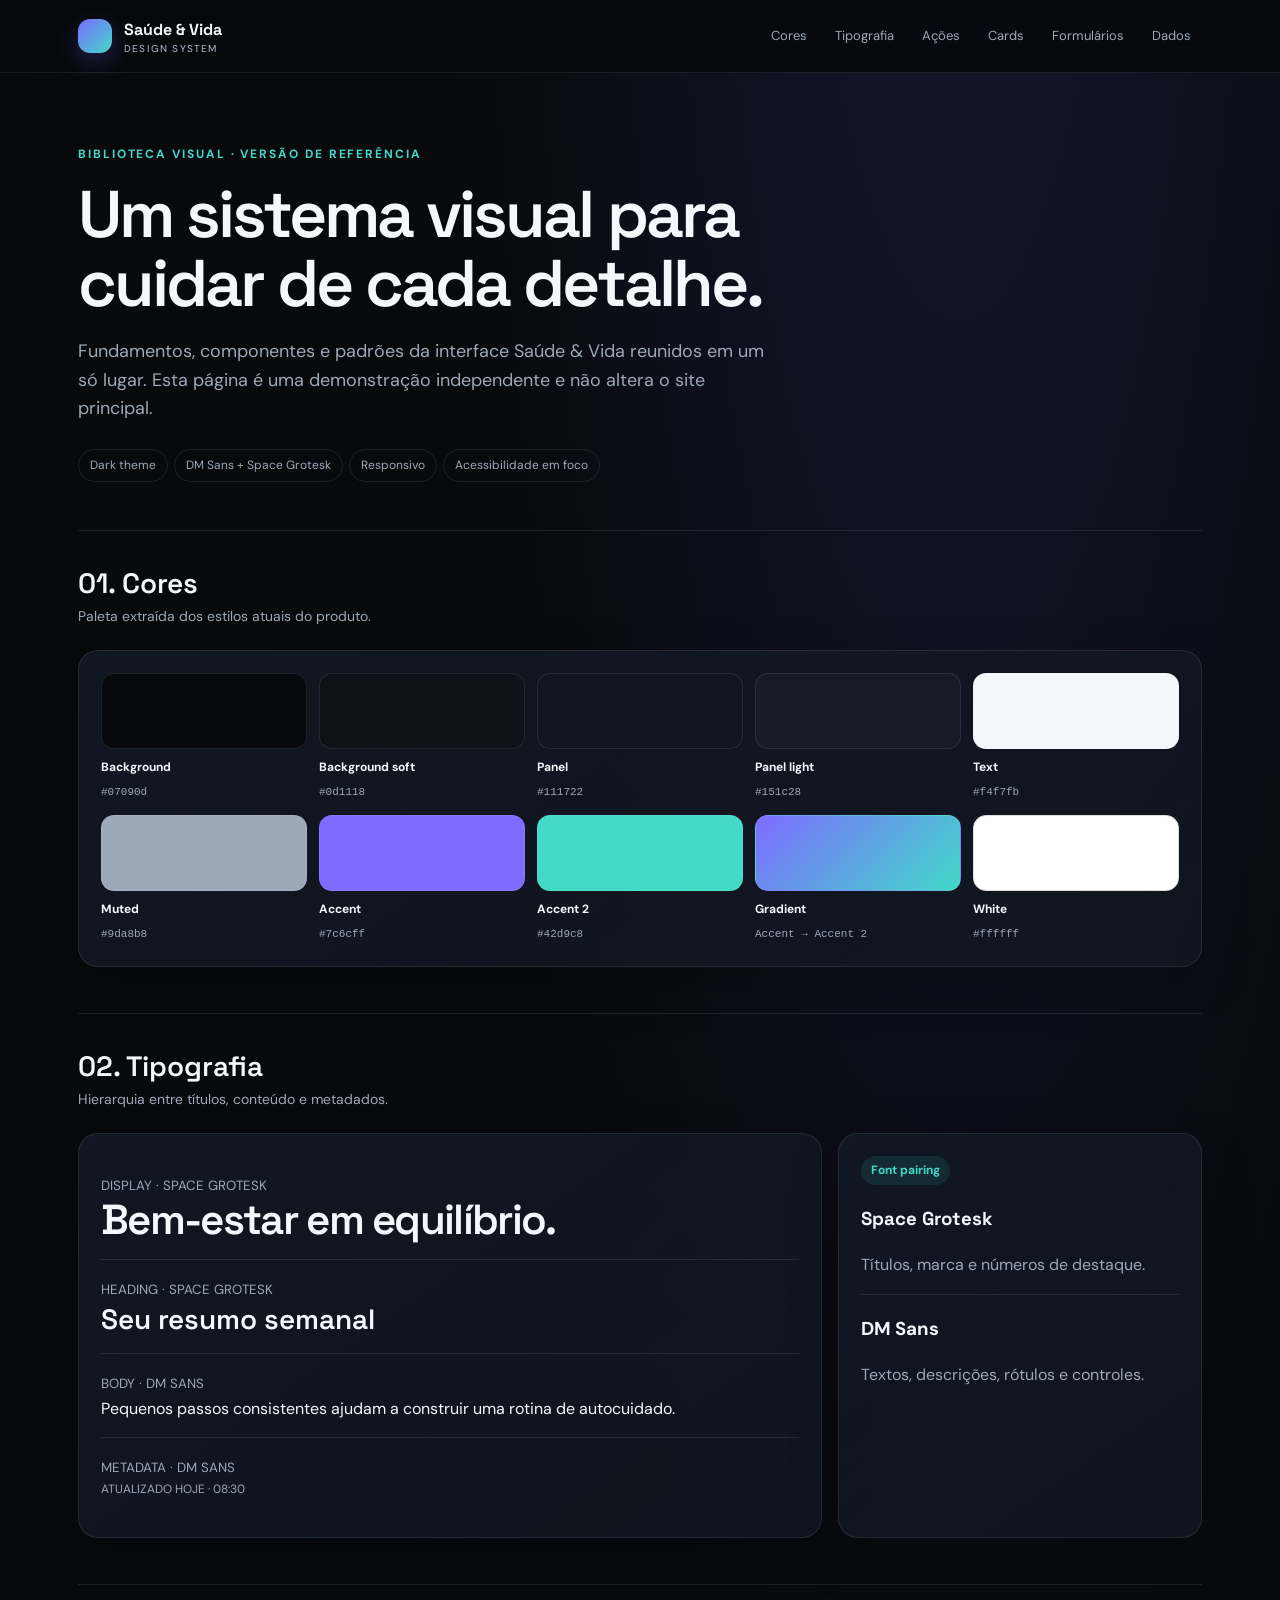
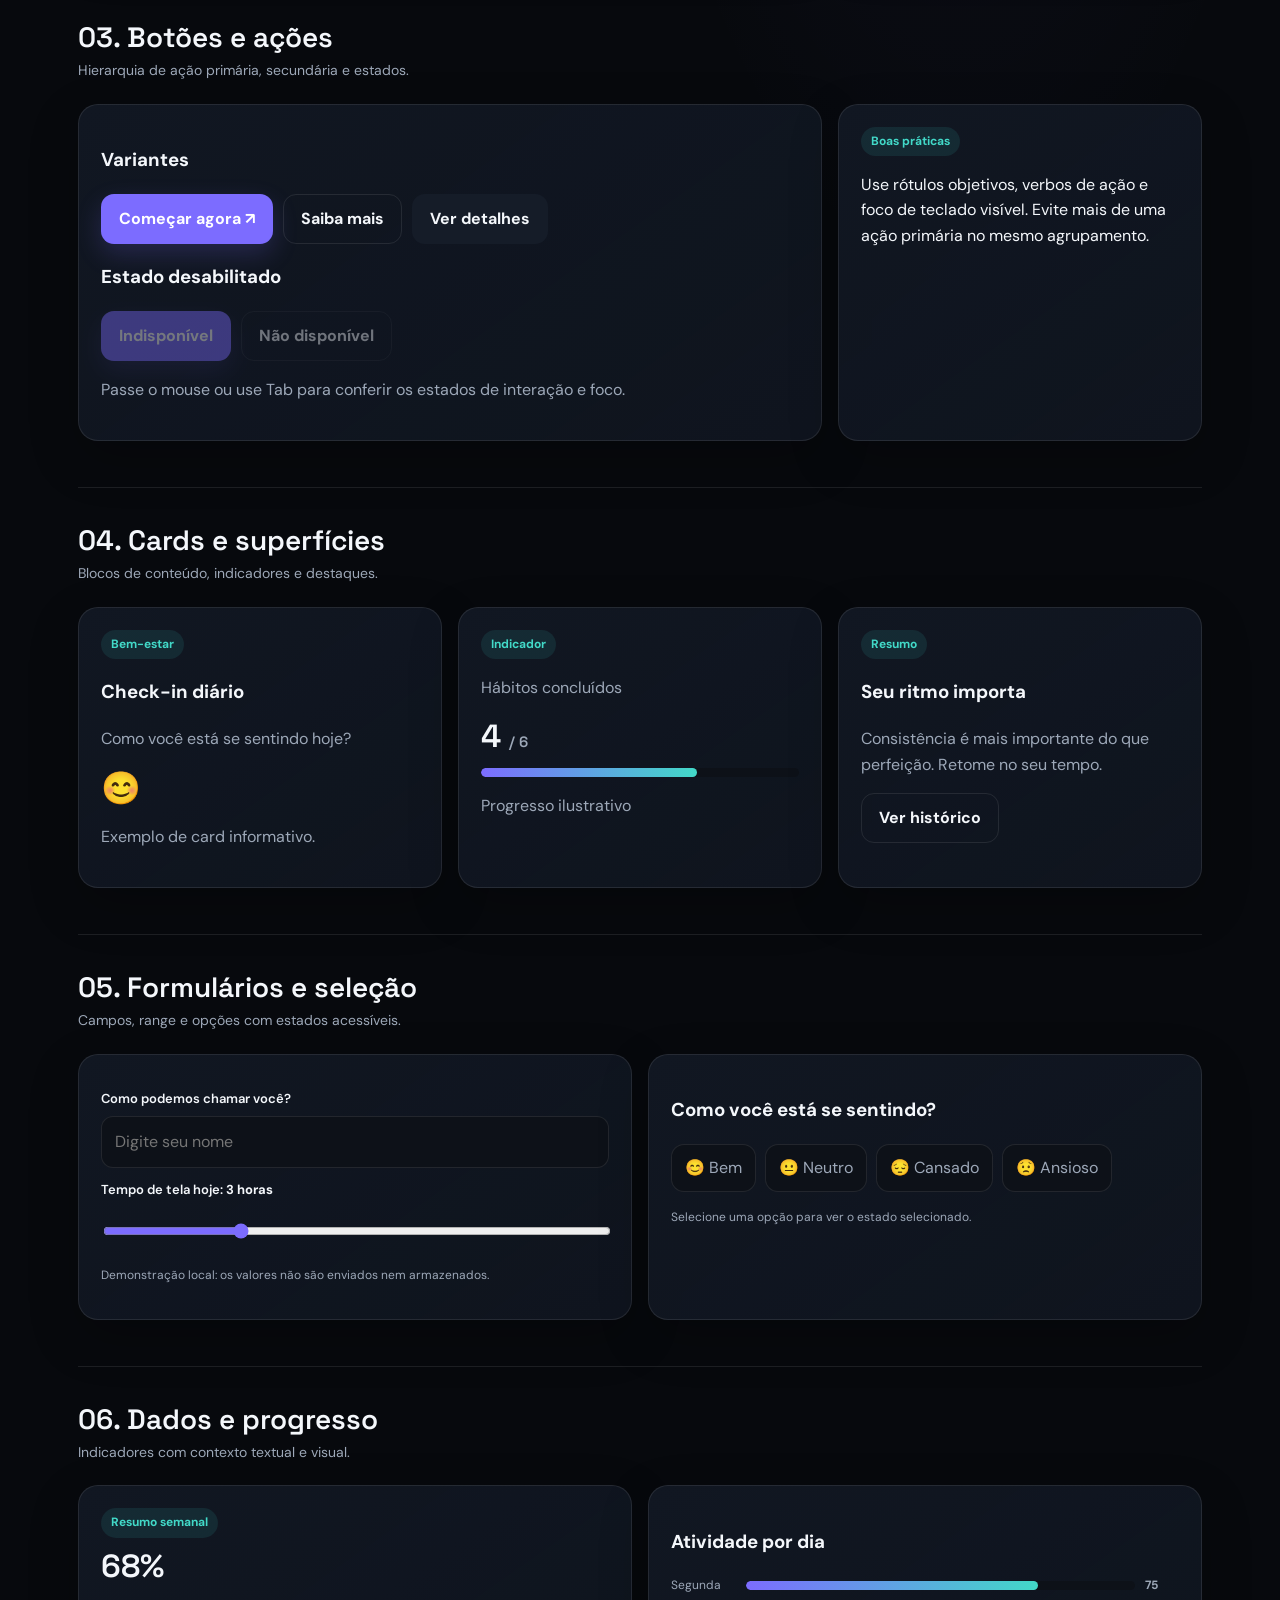
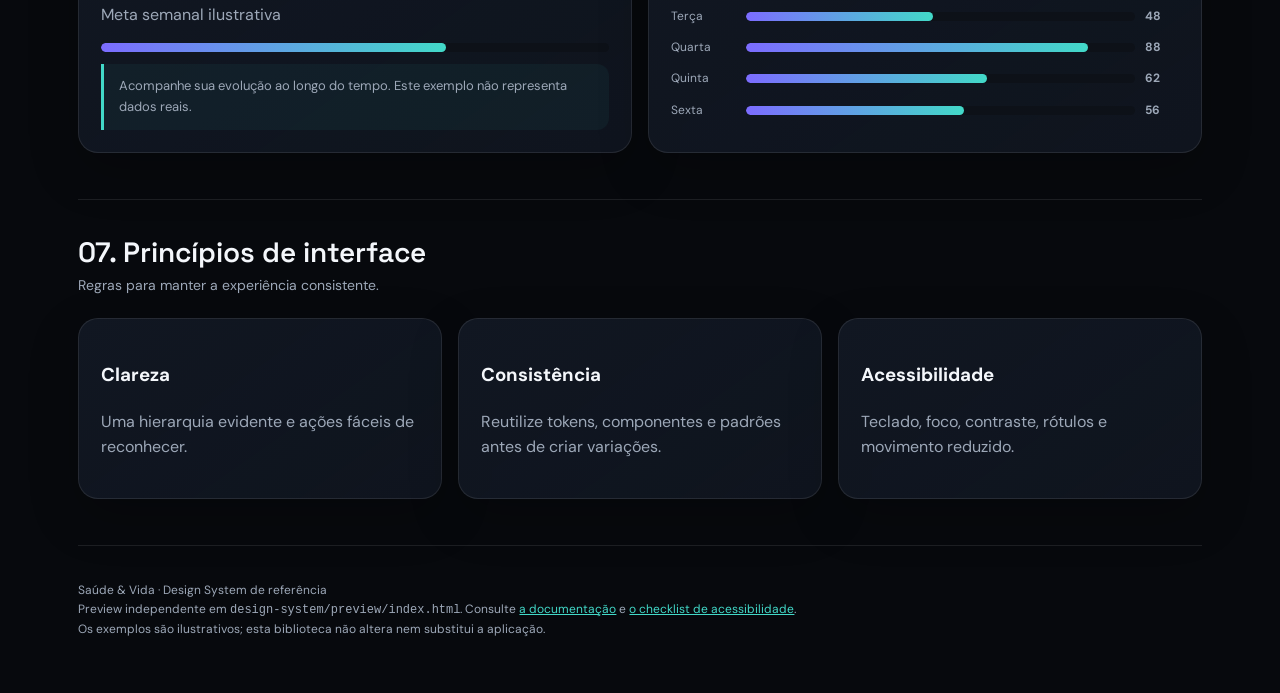
==== design-system/preview/index.html @ 2928b80d "feat(design-system): add standalone interactive visual preview" ====
<!doctype html>
<html lang="pt-BR">
<head>
<meta charset="utf-8">
<meta name="viewport" content="width=device-width, initial-scale=1">
<meta name="theme-color" content="#07090d">
<title>Saúde & Vida — Design System</title>
<style>
@import url('https://fonts.googleapis.com/css2?family=DM+Sans:wght@400;500;600;700&family=Space+Grotesk:wght@400;500;600;700&display=swap');
:root{--bg:#07090d;--bg-soft:#0d1118;--panel:#111722;--panel-light:#151c28;--text:#f4f7fb;--muted:#9da8b8;--white:#fff;--accent:#7c6cff;--accent2:#42d9c8;--line:rgba(255,255,255,.09);--radius:20px;--shadow:0 18px 50px rgba(0,0,0,.22);--body:'DM Sans',sans-serif;--heading:'Space Grotesk',sans-serif}
*{box-sizing:border-box}html{scroll-behavior:smooth;scroll-padding-top:90px}body{margin:0;background:radial-gradient(ellipse at 75% -10%,rgba(124,108,255,.14),transparent 38%),var(--bg);color:var(--text);font-family:var(--body);line-height:1.6}a{color:inherit;text-decoration:none}button,input{font:inherit}.shell{max-width:1180px;margin:auto;padding:0 28px}.topbar{position:sticky;top:0;z-index:5;background:rgba(7,9,13,.88);backdrop-filter:blur(18px);border-bottom:1px solid var(--line)}.topinner{height:72px;display:flex;align-items:center;justify-content:space-between;gap:20px}.brand{display:flex;align-items:center;gap:12px;font-family:var(--heading);font-weight:700}.mark{width:34px;height:34px;border-radius:12px;background:linear-gradient(135deg,var(--accent),var(--accent2));box-shadow:0 8px 24px #7c6cff44}.brand small{display:block;font:500 10px var(--body);color:var(--muted);letter-spacing:.12em;text-transform:uppercase}.nav{display:flex;gap:6px;flex-wrap:wrap}.nav a{font-size:13px;color:var(--muted);padding:8px 11px;border-radius:99px}.nav a:hover,.nav a:focus-visible{background:var(--panel-light);color:var(--text);outline:1px solid var(--line)}.hero{padding:72px 0 48px;max-width:850px}.eyebrow{color:var(--accent2);font-size:12px;font-weight:700;letter-spacing:.16em;text-transform:uppercase}.hero h1{font:600 clamp(38px,6vw,66px)/1.05 var(--heading);letter-spacing:-.045em;margin:16px 0}.hero p{color:var(--muted);font-size:18px;max-width:700px}.pill{display:inline-flex;border:1px solid var(--line);border-radius:99px;padding:6px 11px;color:var(--muted);font-size:12px;margin:8px 6px 0 0}.section{padding:34px 0 46px;border-top:1px solid var(--line)}.sectionhead{display:flex;align-items:end;justify-content:space-between;gap:18px;margin-bottom:22px}.section h2{font:600 28px var(--heading);margin:0}.sectionhead p{margin:4px 0 0;color:var(--muted);font-size:14px}.grid{display:grid;grid-template-columns:repeat(12,1fr);gap:16px}.panel{background:linear-gradient(145deg,var(--panel),rgba(17,23,34,.82));border:1px solid var(--line);border-radius:var(--radius);padding:22px;box-shadow:var(--shadow)}.span-12{grid-column:span 12}.span-8{grid-column:span 8}.span-6{grid-column:span 6}.span-4{grid-column:span 4}.span-3{grid-column:span 3}.muted{color:var(--muted)}.swatches{display:grid;grid-template-columns:repeat(5,1fr);gap:12px}.swatch{min-width:0}.swatchcolor{height:76px;border-radius:13px;border:1px solid var(--line);margin-bottom:9px}.swatch b{display:block;font-size:12px}.swatch code{color:var(--muted);font-size:11px}.type-sample{padding:16px 0;border-bottom:1px solid var(--line)}.type-sample:last-child{border:0}.type-sample small{color:var(--muted)}.display{font:600 42px/1.08 var(--heading);letter-spacing:-.04em}.h2sample{font:600 28px var(--heading)}.bodycopy{font-size:16px}.button{display:inline-flex;align-items:center;justify-content:center;gap:8px;border:1px solid transparent;border-radius:13px;padding:11px 17px;font-weight:700;cursor:pointer;transition:transform .18s,filter .18s,background .18s}.button:hover{transform:translateY(-2px);filter:brightness(1.08)}.button:focus-visible,input:focus-visible{outline:3px solid var(--accent2);outline-offset:3px}.primary{background:var(--accent);color:white;box-shadow:0 10px 26px #7c6cff33}.secondary{background:transparent;border-color:var(--line);color:var(--text)}.soft{background:var(--panel-light);color:var(--text)}.button:disabled{opacity:.42;cursor:not-allowed;transform:none}.buttonrow{display:flex;gap:10px;flex-wrap:wrap;margin:14px 0}.tag{display:inline-flex;padding:5px 10px;border-radius:99px;background:#42d9c81a;color:var(--accent2);font-size:12px;font-weight:700}.metric{font:600 32px var(--heading);margin:8px 0 0}.field{display:grid;gap:7px;margin:12px 0}.field label{font-size:13px;font-weight:600}.field input{width:100%;background:var(--bg-soft);border:1px solid var(--line);border-radius:12px;color:var(--text);padding:12px 13px}.range{width:100%;accent-color:var(--accent)}.barlist{display:grid;gap:12px}.barrow{display:grid;grid-template-columns:65px 1fr 34px;gap:10px;align-items:center;font-size:12px;color:var(--muted)}.track{height:9px;border-radius:99px;background:var(--bg-soft);overflow:hidden}.fill{height:100%;border-radius:99px;background:linear-gradient(90deg,var(--accent),var(--accent2))}.progress{height:9px;background:var(--bg-soft);border-radius:99px;overflow:hidden;margin:12px 0}.progress>span{display:block;width:68%;height:100%;background:linear-gradient(90deg,var(--accent),var(--accent2));border-radius:99px}.choice{display:flex;gap:9px;flex-wrap:wrap}.choice button{border:1px solid var(--line);background:var(--bg-soft);color:var(--muted);border-radius:13px;padding:10px 13px;cursor:pointer}.choice button[aria-pressed=true]{border-color:var(--accent);background:#7c6cff22;color:var(--text);box-shadow:inset 0 0 0 1px var(--accent)}.note{border-left:3px solid var(--accent2);padding:12px 15px;background:#42d9c80c;border-radius:0 12px 12px 0;color:var(--muted);font-size:13px}.footer{padding:35px 0 55px;color:var(--muted);font-size:12px;border-top:1px solid var(--line)}.footer a{color:var(--accent2);text-decoration:underline}
@media(max-width:850px){.span-8,.span-6,.span-4{grid-column:span 6}.span-3{grid-column:span 6}.swatches{grid-template-columns:repeat(3,1fr)}.nav{display:none}.hero{padding-top:48px}}
@media(max-width:520px){.shell{padding:0 17px}.span-8,.span-6,.span-4,.span-3{grid-column:span 12}.swatches{grid-template-columns:repeat(2,1fr)}.sectionhead{display:block}.display{font-size:34px}.panel{padding:18px}}
@media(prefers-reduced-motion:reduce){*,*::before,*::after{scroll-behavior:auto!important;transition:none!important;animation:none!important}}
</style>
</head>
<body>
<header class="topbar"><div class="shell topinner"><a class="brand" href="#inicio"><span class="mark" aria-hidden="true"></span><span>Saúde & Vida<small>Design System</small></span></a><nav class="nav" aria-label="Navegação do catálogo"><a href="#cores">Cores</a><a href="#tipo">Tipografia</a><a href="#acoes">Ações</a><a href="#superficies">Cards</a><a href="#formularios">Formulários</a><a href="#dados">Dados</a></nav></div></header>
<main class="shell">
<section class="hero" id="inicio"><div class="eyebrow">Biblioteca visual · versão de referência</div><h1>Um sistema visual para cuidar de cada detalhe.</h1><p>Fundamentos, componentes e padrões da interface Saúde & Vida reunidos em um só lugar. Esta página é uma demonstração independente e não altera o site principal.</p><span class="pill">Dark theme</span><span class="pill">DM Sans + Space Grotesk</span><span class="pill">Responsivo</span><span class="pill">Acessibilidade em foco</span></section>
<section class="section" id="cores"><div class="sectionhead"><div><h2>01. Cores</h2><p>Paleta extraída dos estilos atuais do produto.</p></div></div><div class="panel"><div class="swatches">
<div class="swatch"><div class="swatchcolor" style="background:#07090d"></div><b>Background</b><code>#07090d</code></div>
<div class="swatch"><div class="swatchcolor" style="background:#0d1118"></div><b>Background soft</b><code>#0d1118</code></div>
<div class="swatch"><div class="swatchcolor" style="background:#111722"></div><b>Panel</b><code>#111722</code></div>
<div class="swatch"><div class="swatchcolor" style="background:#151c28"></div><b>Panel light</b><code>#151c28</code></div>
<div class="swatch"><div class="swatchcolor" style="background:#f4f7fb"></div><b>Text</b><code>#f4f7fb</code></div>
<div class="swatch"><div class="swatchcolor" style="background:#9da8b8"></div><b>Muted</b><code>#9da8b8</code></div>
<div class="swatch"><div class="swatchcolor" style="background:#7c6cff"></div><b>Accent</b><code>#7c6cff</code></div>
<div class="swatch"><div class="swatchcolor" style="background:#42d9c8"></div><b>Accent 2</b><code>#42d9c8</code></div>
<div class="swatch"><div class="swatchcolor" style="background:linear-gradient(135deg,#7c6cff,#42d9c8)"></div><b>Gradient</b><code>Accent → Accent 2</code></div>
<div class="swatch"><div class="swatchcolor" style="background:#fff;border-color:#ddd"></div><b>White</b><code>#ffffff</code></div>
</div></div></section>
<section class="section" id="tipo"><div class="sectionhead"><div><h2>02. Tipografia</h2><p>Hierarquia entre títulos, conteúdo e metadados.</p></div></div><div class="grid"><div class="panel span-8"><div class="type-sample"><small>DISPLAY · SPACE GROTESK</small><div class="display">Bem-estar em equilíbrio.</div></div><div class="type-sample"><small>HEADING · SPACE GROTESK</small><div class="h2sample">Seu resumo semanal</div></div><div class="type-sample"><small>BODY · DM SANS</small><div class="bodycopy">Pequenos passos consistentes ajudam a construir uma rotina de autocuidado.</div></div><div class="type-sample"><small>METADATA · DM SANS</small><div class="muted" style="font-size:12px">ATUALIZADO HOJE · 08:30</div></div></div><div class="panel span-4"><span class="tag">Font pairing</span><h3 style="font-family:var(--heading)">Space Grotesk</h3><p class="muted">Títulos, marca e números de destaque.</p><hr style="border:0;border-top:1px solid var(--line)"><h3>DM Sans</h3><p class="muted">Textos, descrições, rótulos e controles.</p></div></div></section>
<section class="section" id="acoes"><div class="sectionhead"><div><h2>03. Botões e ações</h2><p>Hierarquia de ação primária, secundária e estados.</p></div></div><div class="grid"><div class="panel span-8"><h3>Variantes</h3><div class="buttonrow"><button class="button primary" type="button">Começar agora ↗</button><button class="button secondary" type="button">Saiba mais</button><button class="button soft" type="button">Ver detalhes</button></div><h3>Estado desabilitado</h3><div class="buttonrow"><button class="button primary" type="button" disabled>Indisponível</button><button class="button secondary" type="button" disabled>Não disponível</button></div><p class="muted">Passe o mouse ou use Tab para conferir os estados de interação e foco.</p></div><div class="panel span-4"><span class="tag">Boas práticas</span><p>Use rótulos objetivos, verbos de ação e foco de teclado visível. Evite mais de uma ação primária no mesmo agrupamento.</p></div></div></section>
<section class="section" id="superficies"><div class="sectionhead"><div><h2>04. Cards e superfícies</h2><p>Blocos de conteúdo, indicadores e destaques.</p></div></div><div class="grid"><article class="panel span-4"><span class="tag">Bem-estar</span><h3>Check-in diário</h3><p class="muted">Como você está se sentindo hoje?</p><div class="metric">😊</div><p class="muted">Exemplo de card informativo.</p></article><article class="panel span-4"><span class="tag">Indicador</span><p class="muted">Hábitos concluídos</p><div class="metric">4 <small style="font-size:15px;color:var(--muted)">/ 6</small></div><div class="progress"><span></span></div><p class="muted">Progresso ilustrativo</p></article><article class="panel span-4"><span class="tag">Resumo</span><h3>Seu ritmo importa</h3><p class="muted">Consistência é mais importante do que perfeição. Retome no seu tempo.</p><button class="button secondary" type="button">Ver histórico</button></article></div></section>
<section class="section" id="formularios"><div class="sectionhead"><div><h2>05. Formulários e seleção</h2><p>Campos, range e opções com estados acessíveis.</p></div></div><div class="grid"><div class="panel span-6"><div class="field"><label for="demo-name">Como podemos chamar você?</label><input id="demo-name" type="text" placeholder="Digite seu nome"></div><div class="field"><label for="demo-range">Tempo de tela hoje: <strong id="range-value">3 horas</strong></label><input class="range" id="demo-range" type="range" min="0" max="12" value="3"></div><p class="muted" style="font-size:12px">Demonstração local: os valores não são enviados nem armazenados.</p></div><div class="panel span-6"><h3>Como você está se sentindo?</h3><div class="choice" role="group" aria-label="Escolha de humor"><button type="button" aria-pressed="false">😊 Bem</button><button type="button" aria-pressed="false">😐 Neutro</button><button type="button" aria-pressed="false">😔 Cansado</button><button type="button" aria-pressed="false">😟 Ansioso</button></div><p class="muted" style="font-size:12px;margin-top:16px">Selecione uma opção para ver o estado selecionado.</p></div></div></section>
<section class="section" id="dados"><div class="sectionhead"><div><h2>06. Dados e progresso</h2><p>Indicadores com contexto textual e visual.</p></div></div><div class="grid"><div class="panel span-6"><span class="tag">Resumo semanal</span><div class="metric">68%</div><p class="muted">Meta semanal ilustrativa</p><div class="progress"><span></span></div><div class="note">Acompanhe sua evolução ao longo do tempo. Este exemplo não representa dados reais.</div></div><div class="panel span-6"><h3>Atividade por dia</h3><div class="barlist"><div class="barrow"><span>Segunda</span><div class="track"><div class="fill" style="width:75%"></div></div><b>75</b></div><div class="barrow"><span>Terça</span><div class="track"><div class="fill" style="width:48%"></div></div><b>48</b></div><div class="barrow"><span>Quarta</span><div class="track"><div class="fill" style="width:88%"></div></div><b>88</b></div><div class="barrow"><span>Quinta</span><div class="track"><div class="fill" style="width:62%"></div></div><b>62</b></div><div class="barrow"><span>Sexta</span><div class="track"><div class="fill" style="width:56%"></div></div><b>56</b></div></div></div></div></section>
<section class="section"><div class="sectionhead"><div><h2>07. Princípios de interface</h2><p>Regras para manter a experiência consistente.</p></div></div><div class="grid"><div class="panel span-4"><h3>Clareza</h3><p class="muted">Uma hierarquia evidente e ações fáceis de reconhecer.</p></div><div class="panel span-4"><h3>Consistência</h3><p class="muted">Reutilize tokens, componentes e padrões antes de criar variações.</p></div><div class="panel span-4"><h3>Acessibilidade</h3><p class="muted">Teclado, foco, contraste, rótulos e movimento reduzido.</p></div></div></section>
<footer class="footer">Saúde & Vida · Design System de referência<br>Preview independente em <code>design-system/preview/index.html</code>. Consulte <a href="../README.md">a documentação</a> e <a href="../accessibility/guidelines.md">o checklist de acessibilidade</a>.<br>Os exemplos são ilustrativos; esta biblioteca não altera nem substitui a aplicação.</footer>
</main>
<script>
const range=document.getElementById('demo-range');const output=document.getElementById('range-value');range.addEventListener('input',()=>{output.textContent=range.value+' '+(range.value==='1'?'hora':'horas')});
document.querySelectorAll('.choice button').forEach(button=>button.addEventListener('click',()=>{document.querySelectorAll('.choice button').forEach(item=>item.setAttribute('aria-pressed','false'));button.setAttribute('aria-pressed','true')}));
</script>
</body>
</html>
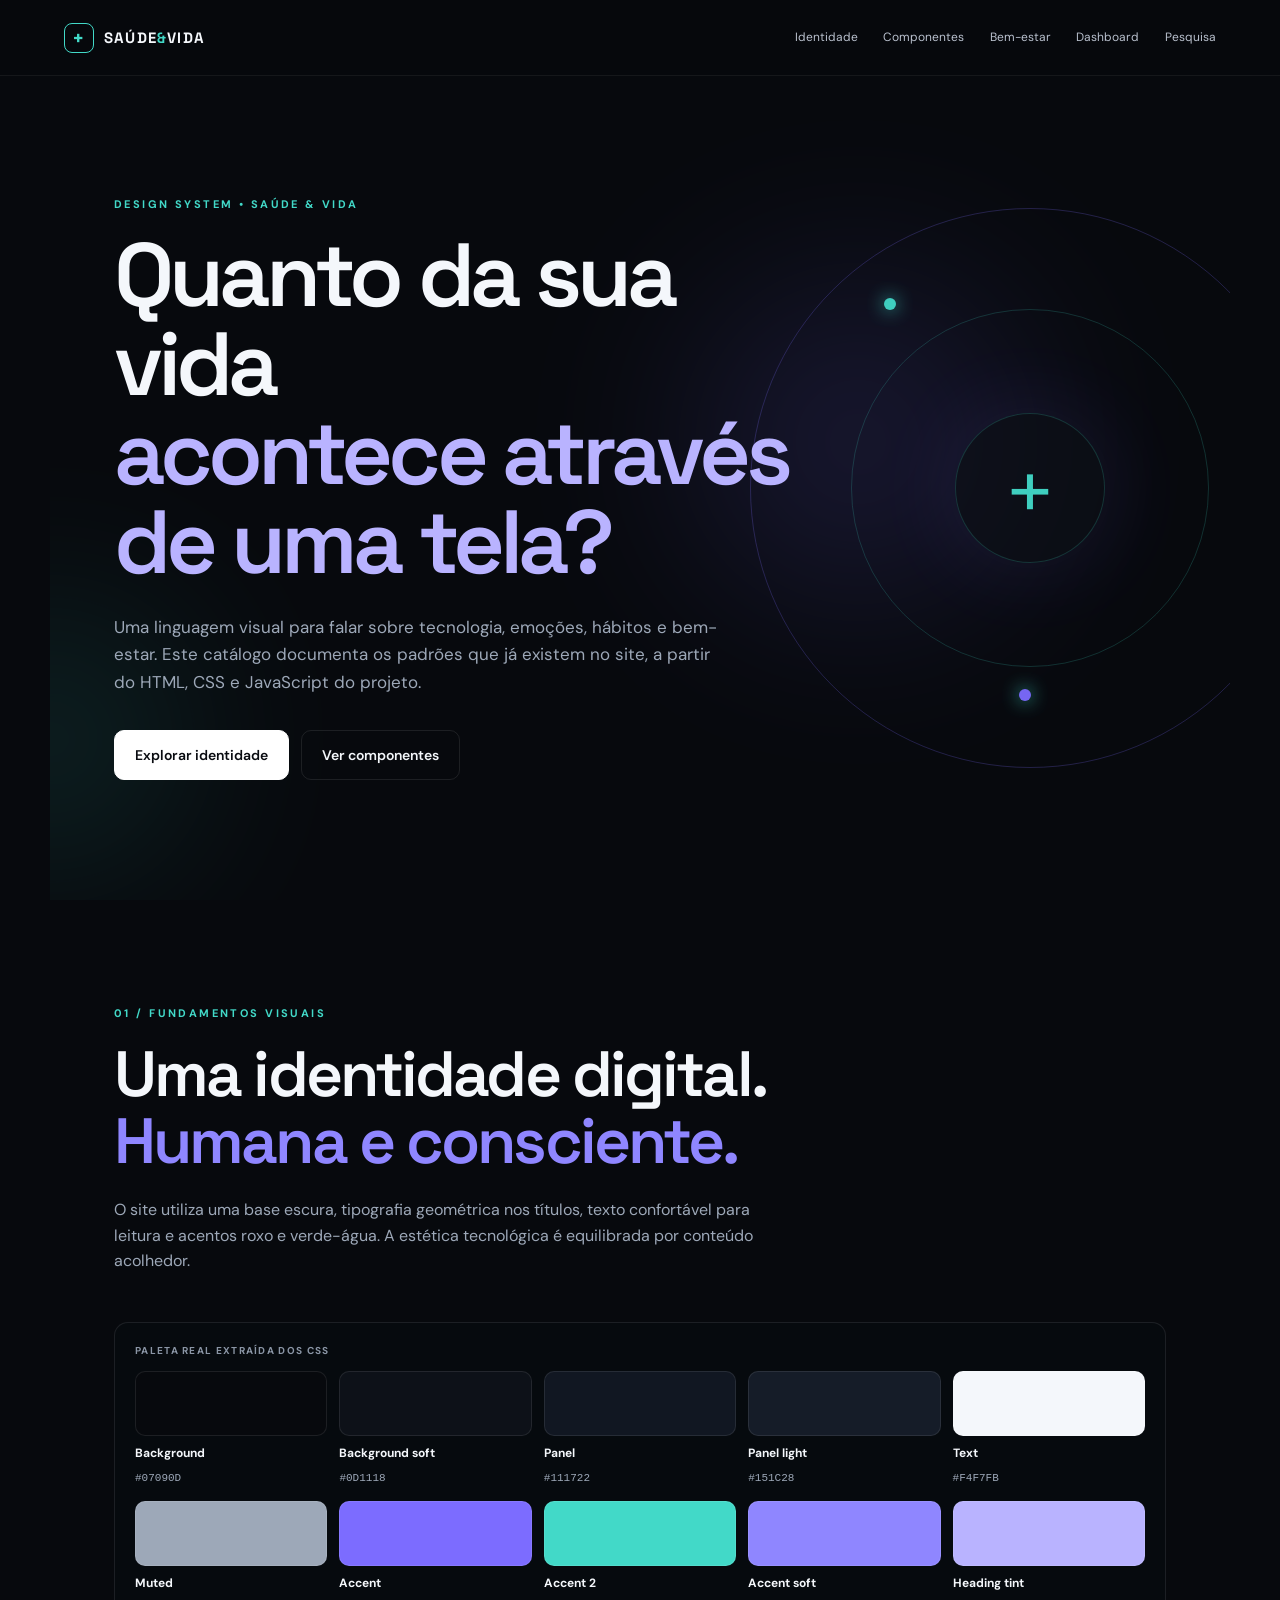
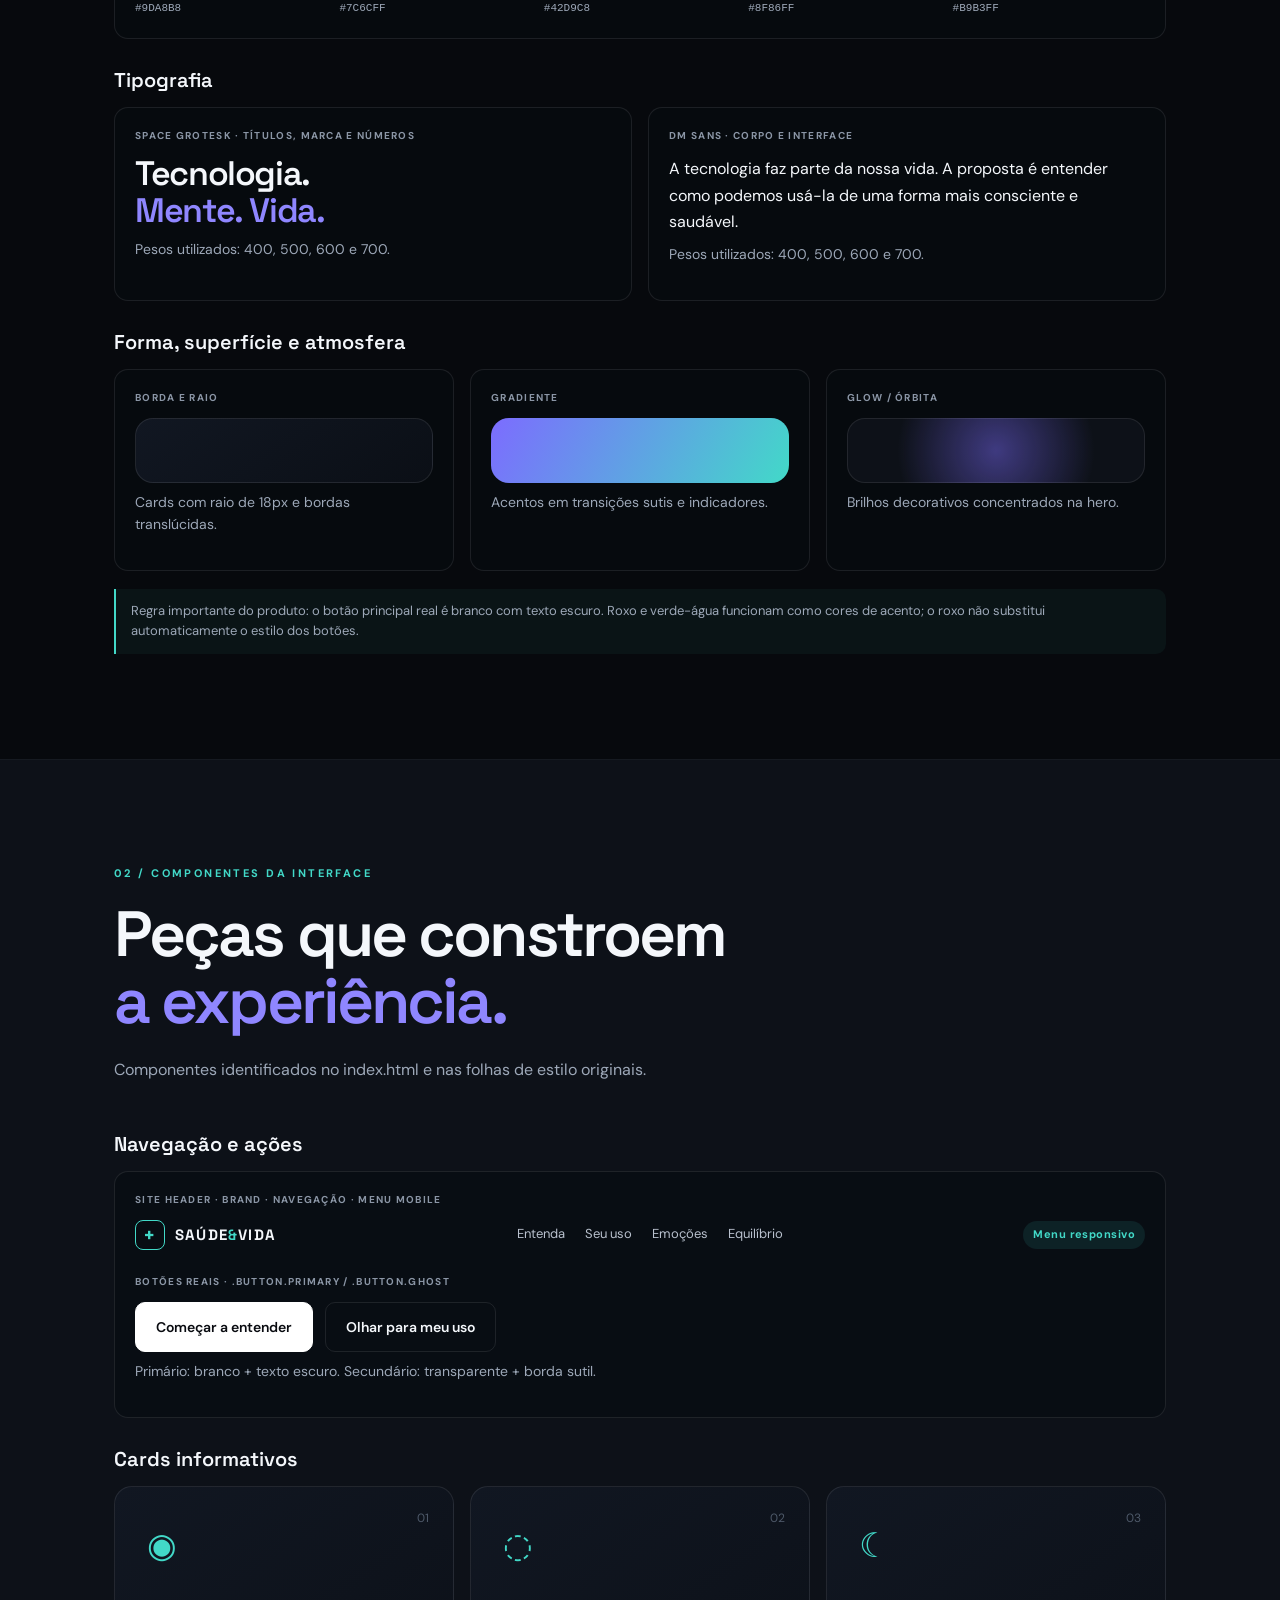
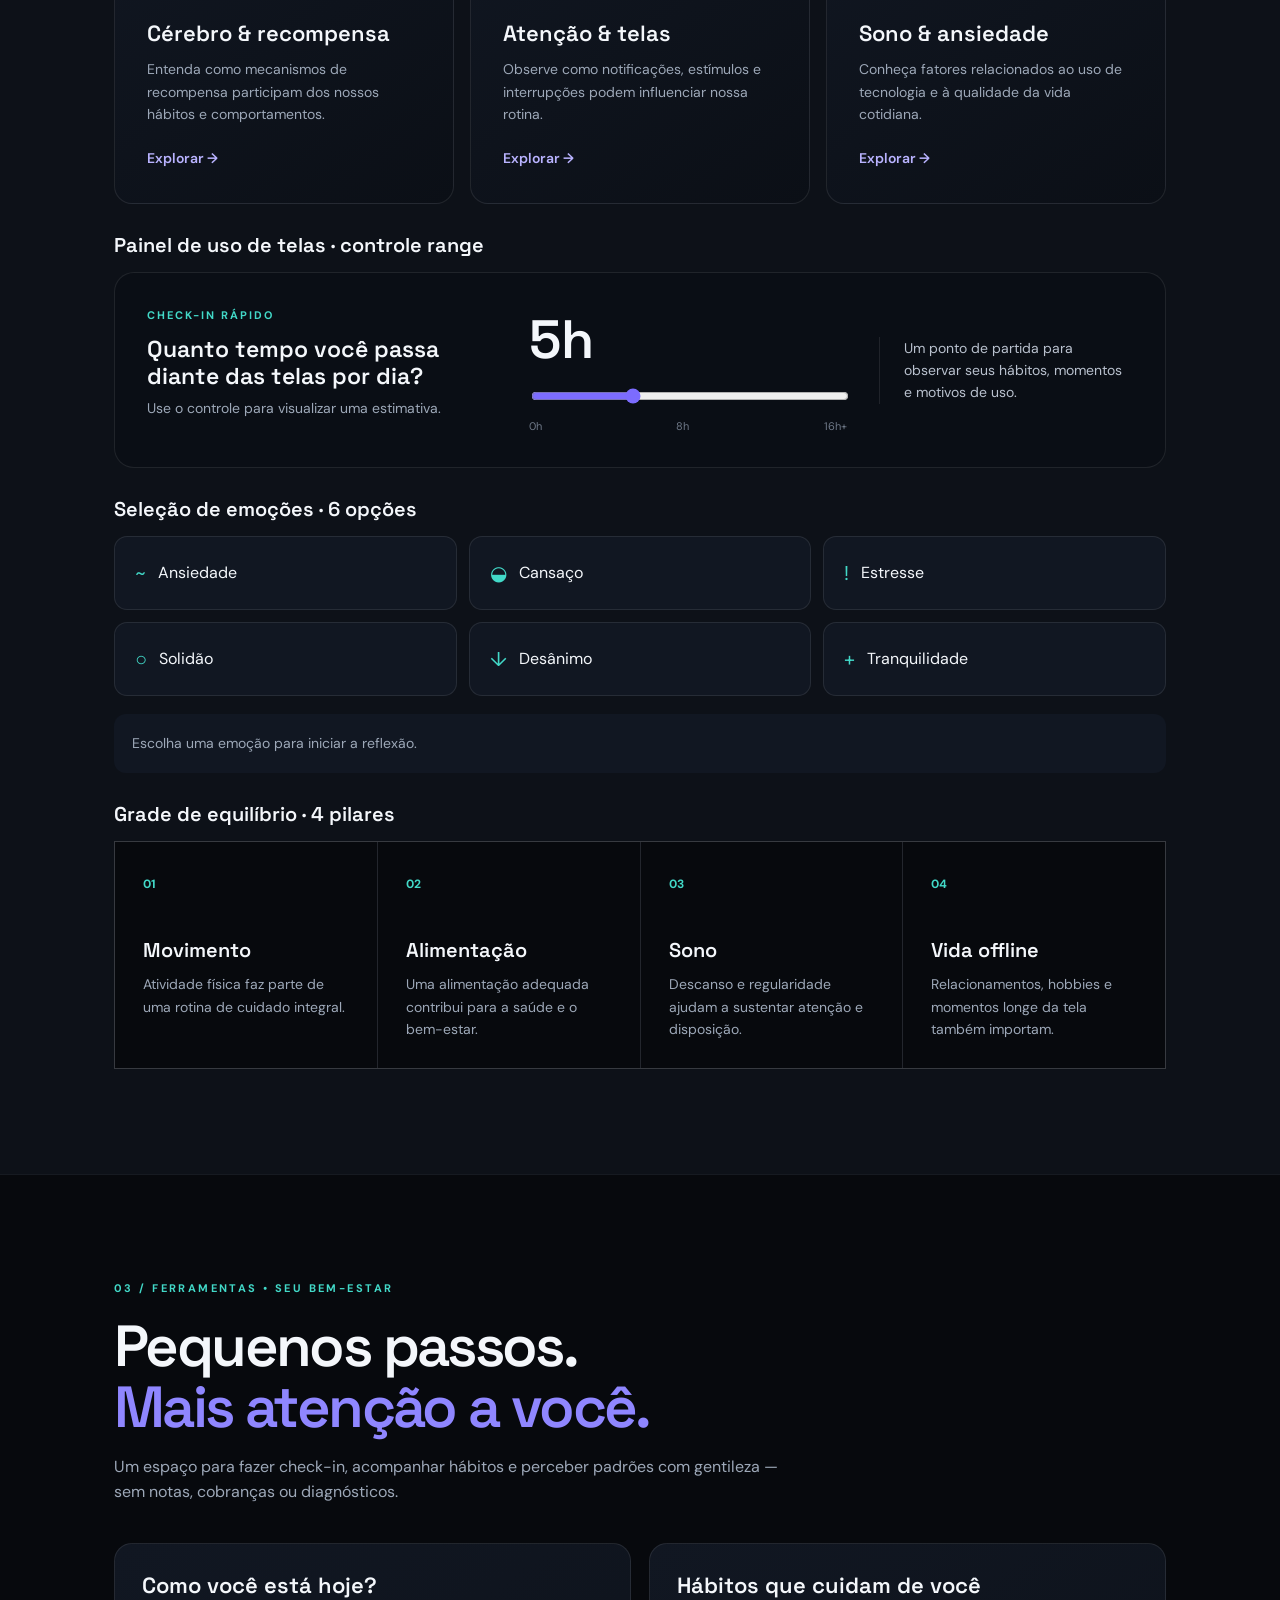
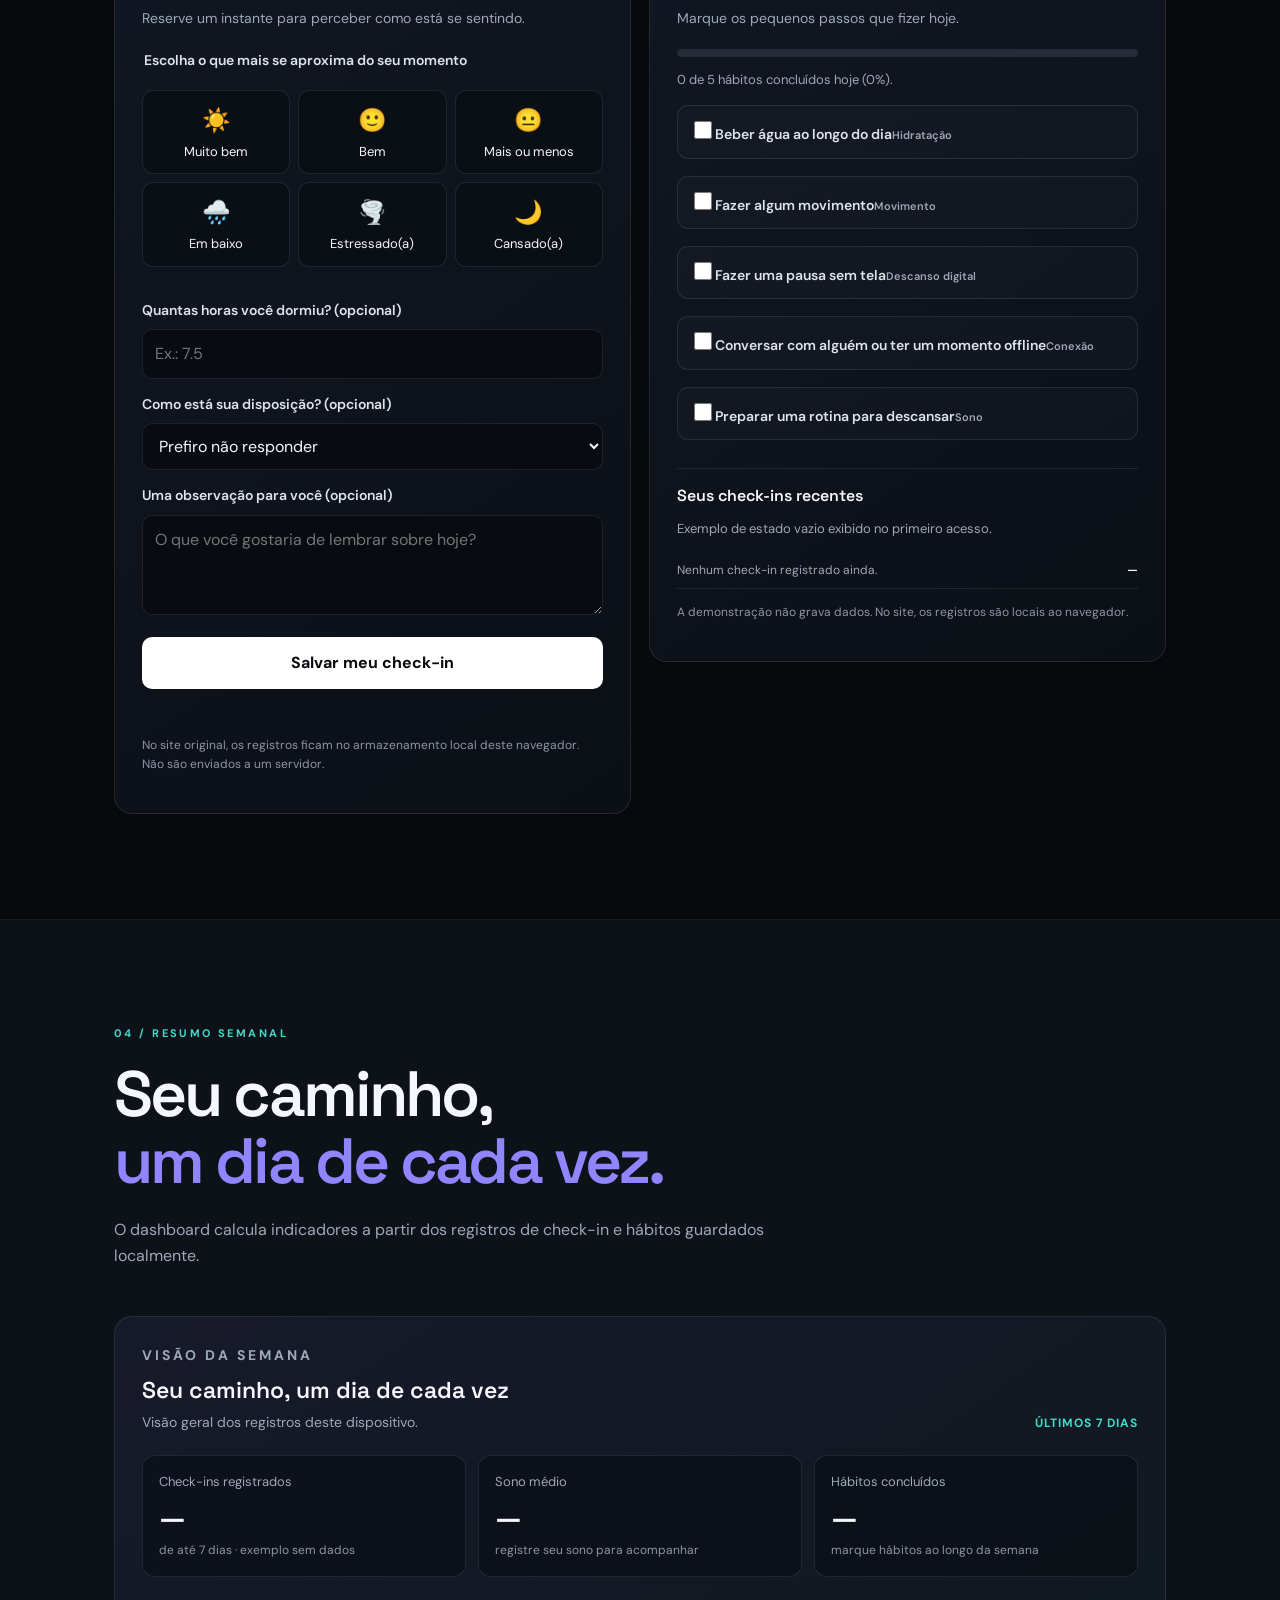
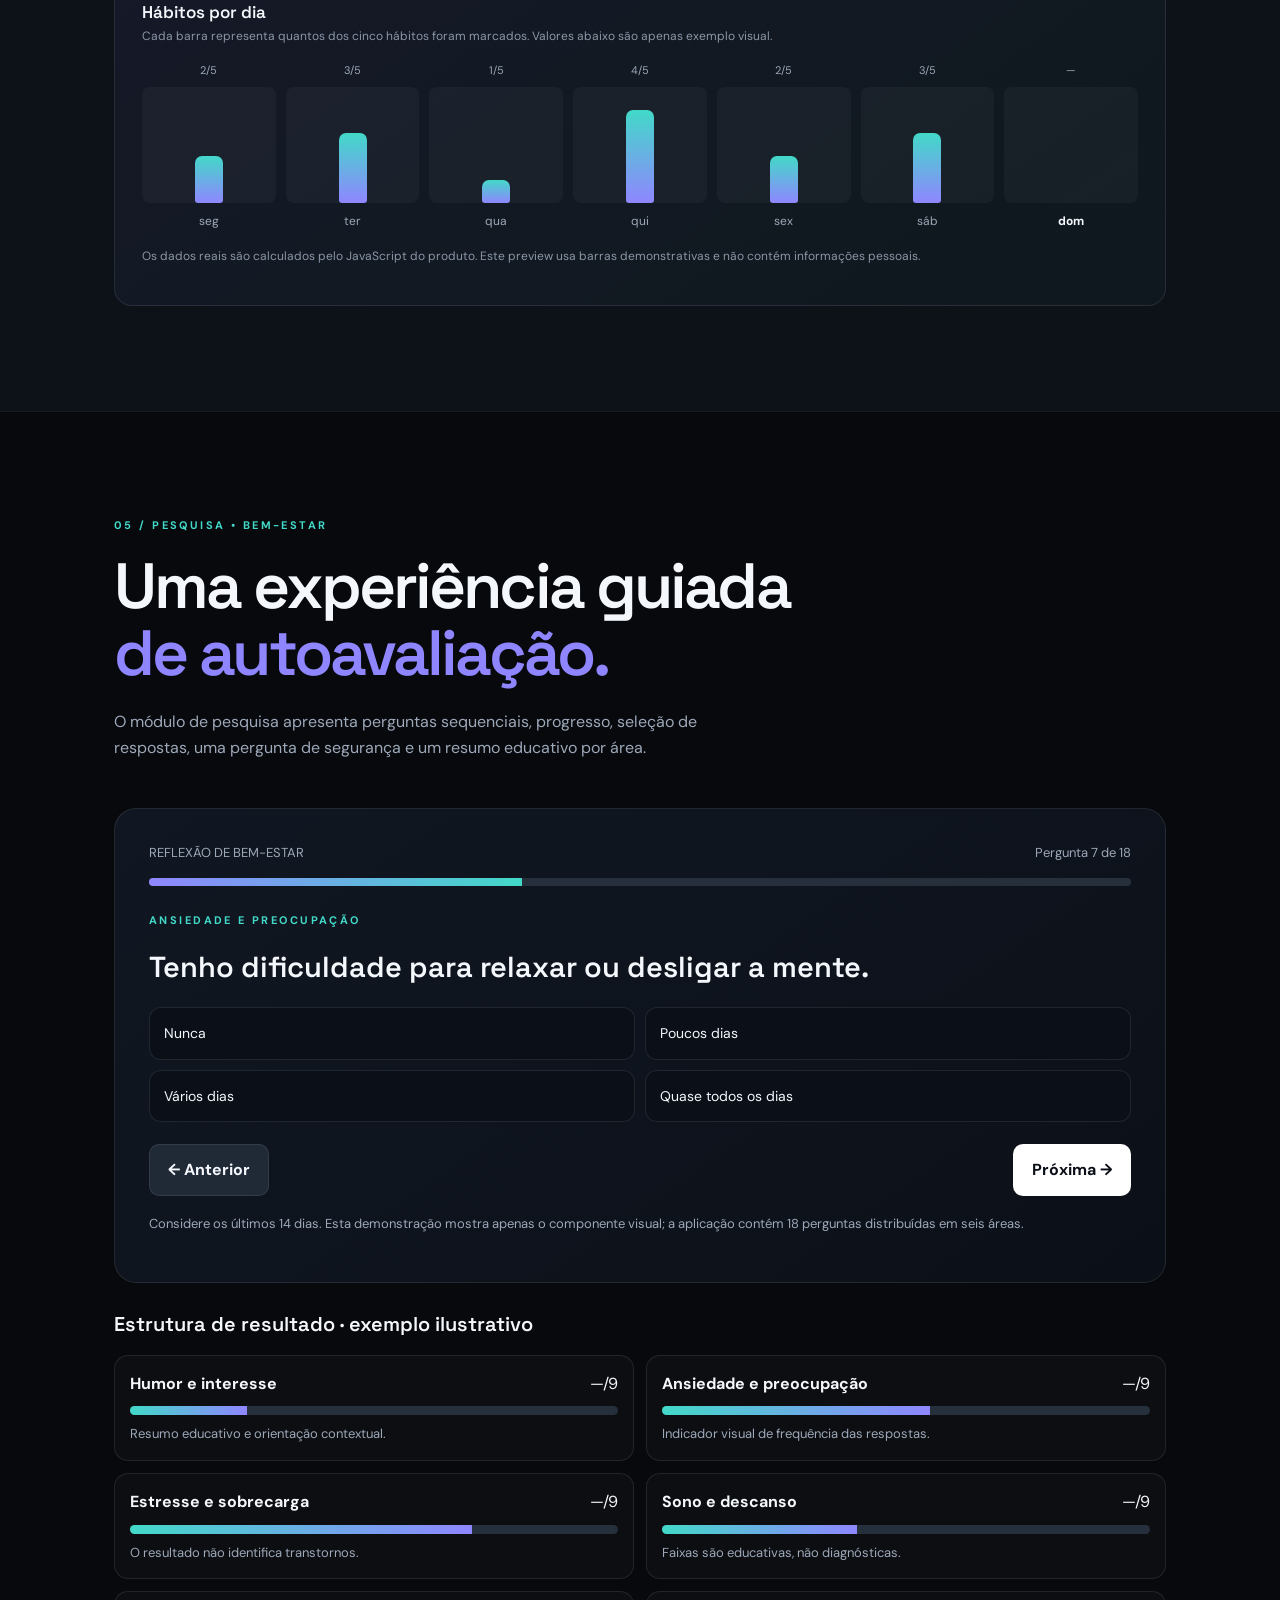
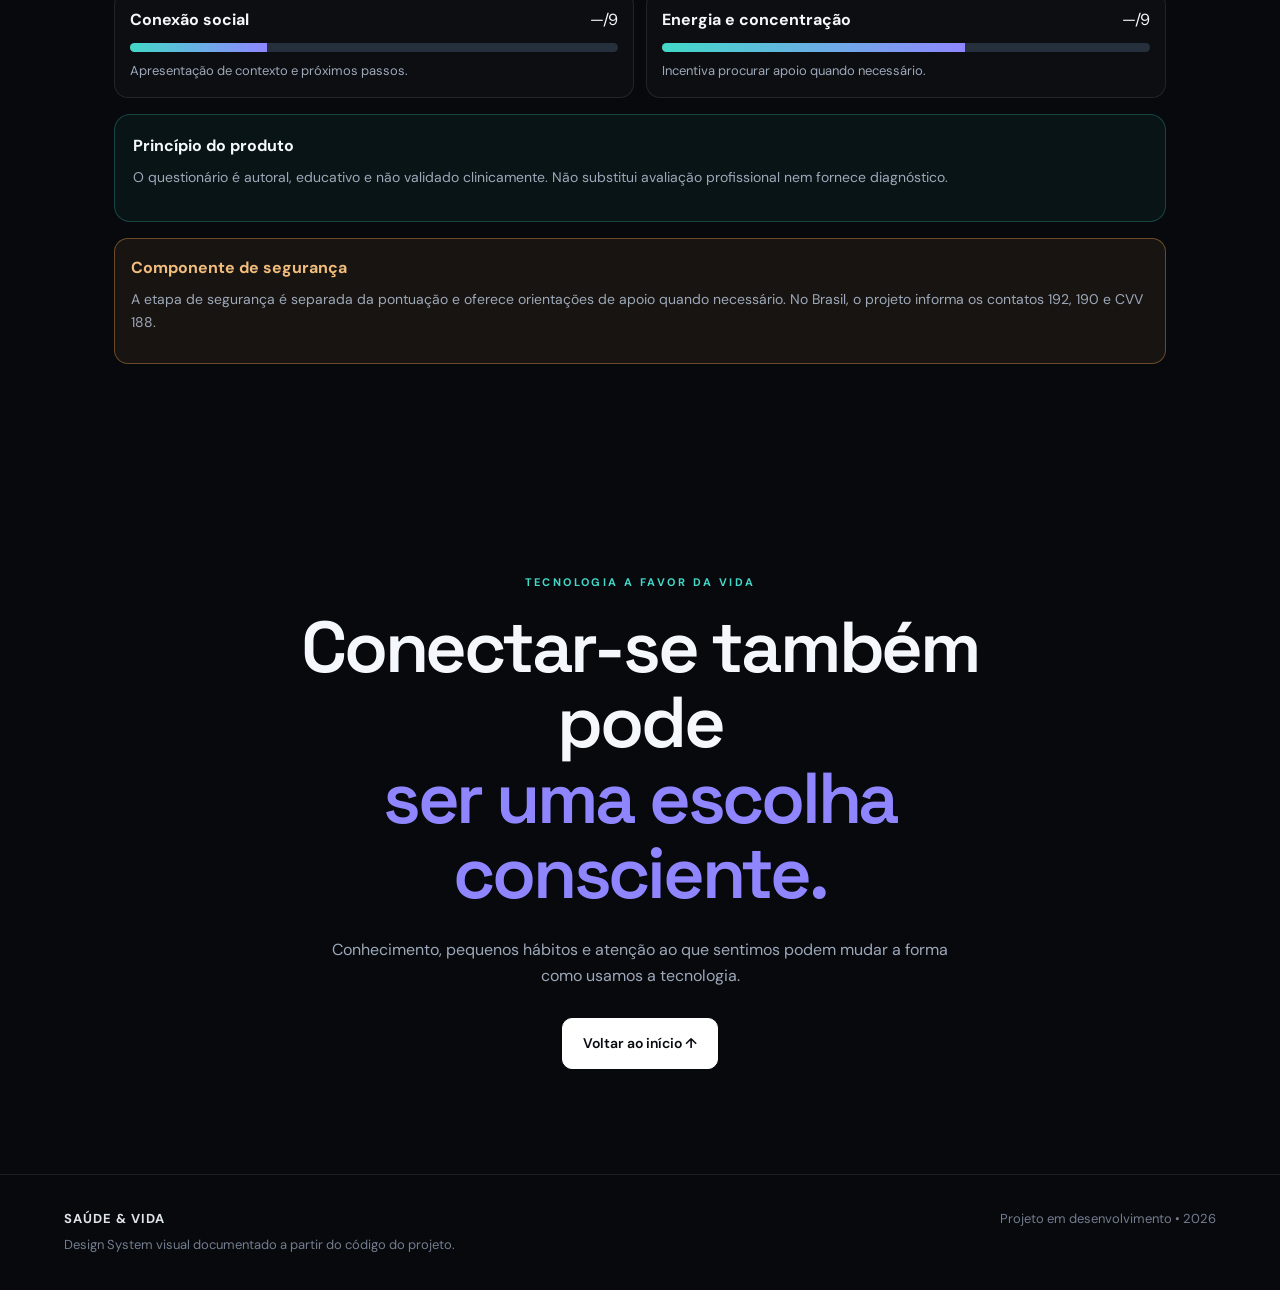
==== commit ac93c30b: "feat(design-system): rebuild preview from actual site interface" ====
--- a/design-system/preview/index.html
+++ b/design-system/preview/index.html
@@ -1,46 +1,228 @@
-<!doctype html>
+<!DOCTYPE html>
 <html lang="pt-BR">
 <head>
-<meta charset="utf-8">
+<meta charset="UTF-8">
 <meta name="viewport" content="width=device-width, initial-scale=1">
 <meta name="theme-color" content="#07090d">
-<title>Saúde & Vida — Design System</title>
+<meta name="description" content="Design System visual do Saúde & Vida, documentado a partir da interface implementada.">
+<title>Saúde & Vida — Design System Visual</title>
 <style>
 @import url('https://fonts.googleapis.com/css2?family=DM+Sans:wght@400;500;600;700&family=Space+Grotesk:wght@400;500;600;700&display=swap');
-:root{--bg:#07090d;--bg-soft:#0d1118;--panel:#111722;--panel-light:#151c28;--text:#f4f7fb;--muted:#9da8b8;--white:#fff;--accent:#7c6cff;--accent2:#42d9c8;--line:rgba(255,255,255,.09);--radius:20px;--shadow:0 18px 50px rgba(0,0,0,.22);--body:'DM Sans',sans-serif;--heading:'Space Grotesk',sans-serif}
-*{box-sizing:border-box}html{scroll-behavior:smooth;scroll-padding-top:90px}body{margin:0;background:radial-gradient(ellipse at 75% -10%,rgba(124,108,255,.14),transparent 38%),var(--bg);color:var(--text);font-family:var(--body);line-height:1.6}a{color:inherit;text-decoration:none}button,input{font:inherit}.shell{max-width:1180px;margin:auto;padding:0 28px}.topbar{position:sticky;top:0;z-index:5;background:rgba(7,9,13,.88);backdrop-filter:blur(18px);border-bottom:1px solid var(--line)}.topinner{height:72px;display:flex;align-items:center;justify-content:space-between;gap:20px}.brand{display:flex;align-items:center;gap:12px;font-family:var(--heading);font-weight:700}.mark{width:34px;height:34px;border-radius:12px;background:linear-gradient(135deg,var(--accent),var(--accent2));box-shadow:0 8px 24px #7c6cff44}.brand small{display:block;font:500 10px var(--body);color:var(--muted);letter-spacing:.12em;text-transform:uppercase}.nav{display:flex;gap:6px;flex-wrap:wrap}.nav a{font-size:13px;color:var(--muted);padding:8px 11px;border-radius:99px}.nav a:hover,.nav a:focus-visible{background:var(--panel-light);color:var(--text);outline:1px solid var(--line)}.hero{padding:72px 0 48px;max-width:850px}.eyebrow{color:var(--accent2);font-size:12px;font-weight:700;letter-spacing:.16em;text-transform:uppercase}.hero h1{font:600 clamp(38px,6vw,66px)/1.05 var(--heading);letter-spacing:-.045em;margin:16px 0}.hero p{color:var(--muted);font-size:18px;max-width:700px}.pill{display:inline-flex;border:1px solid var(--line);border-radius:99px;padding:6px 11px;color:var(--muted);font-size:12px;margin:8px 6px 0 0}.section{padding:34px 0 46px;border-top:1px solid var(--line)}.sectionhead{display:flex;align-items:end;justify-content:space-between;gap:18px;margin-bottom:22px}.section h2{font:600 28px var(--heading);margin:0}.sectionhead p{margin:4px 0 0;color:var(--muted);font-size:14px}.grid{display:grid;grid-template-columns:repeat(12,1fr);gap:16px}.panel{background:linear-gradient(145deg,var(--panel),rgba(17,23,34,.82));border:1px solid var(--line);border-radius:var(--radius);padding:22px;box-shadow:var(--shadow)}.span-12{grid-column:span 12}.span-8{grid-column:span 8}.span-6{grid-column:span 6}.span-4{grid-column:span 4}.span-3{grid-column:span 3}.muted{color:var(--muted)}.swatches{display:grid;grid-template-columns:repeat(5,1fr);gap:12px}.swatch{min-width:0}.swatchcolor{height:76px;border-radius:13px;border:1px solid var(--line);margin-bottom:9px}.swatch b{display:block;font-size:12px}.swatch code{color:var(--muted);font-size:11px}.type-sample{padding:16px 0;border-bottom:1px solid var(--line)}.type-sample:last-child{border:0}.type-sample small{color:var(--muted)}.display{font:600 42px/1.08 var(--heading);letter-spacing:-.04em}.h2sample{font:600 28px var(--heading)}.bodycopy{font-size:16px}.button{display:inline-flex;align-items:center;justify-content:center;gap:8px;border:1px solid transparent;border-radius:13px;padding:11px 17px;font-weight:700;cursor:pointer;transition:transform .18s,filter .18s,background .18s}.button:hover{transform:translateY(-2px);filter:brightness(1.08)}.button:focus-visible,input:focus-visible{outline:3px solid var(--accent2);outline-offset:3px}.primary{background:var(--accent);color:white;box-shadow:0 10px 26px #7c6cff33}.secondary{background:transparent;border-color:var(--line);color:var(--text)}.soft{background:var(--panel-light);color:var(--text)}.button:disabled{opacity:.42;cursor:not-allowed;transform:none}.buttonrow{display:flex;gap:10px;flex-wrap:wrap;margin:14px 0}.tag{display:inline-flex;padding:5px 10px;border-radius:99px;background:#42d9c81a;color:var(--accent2);font-size:12px;font-weight:700}.metric{font:600 32px var(--heading);margin:8px 0 0}.field{display:grid;gap:7px;margin:12px 0}.field label{font-size:13px;font-weight:600}.field input{width:100%;background:var(--bg-soft);border:1px solid var(--line);border-radius:12px;color:var(--text);padding:12px 13px}.range{width:100%;accent-color:var(--accent)}.barlist{display:grid;gap:12px}.barrow{display:grid;grid-template-columns:65px 1fr 34px;gap:10px;align-items:center;font-size:12px;color:var(--muted)}.track{height:9px;border-radius:99px;background:var(--bg-soft);overflow:hidden}.fill{height:100%;border-radius:99px;background:linear-gradient(90deg,var(--accent),var(--accent2))}.progress{height:9px;background:var(--bg-soft);border-radius:99px;overflow:hidden;margin:12px 0}.progress>span{display:block;width:68%;height:100%;background:linear-gradient(90deg,var(--accent),var(--accent2));border-radius:99px}.choice{display:flex;gap:9px;flex-wrap:wrap}.choice button{border:1px solid var(--line);background:var(--bg-soft);color:var(--muted);border-radius:13px;padding:10px 13px;cursor:pointer}.choice button[aria-pressed=true]{border-color:var(--accent);background:#7c6cff22;color:var(--text);box-shadow:inset 0 0 0 1px var(--accent)}.note{border-left:3px solid var(--accent2);padding:12px 15px;background:#42d9c80c;border-radius:0 12px 12px 0;color:var(--muted);font-size:13px}.footer{padding:35px 0 55px;color:var(--muted);font-size:12px;border-top:1px solid var(--line)}.footer a{color:var(--accent2);text-decoration:underline}
-@media(max-width:850px){.span-8,.span-6,.span-4{grid-column:span 6}.span-3{grid-column:span 6}.swatches{grid-template-columns:repeat(3,1fr)}.nav{display:none}.hero{padding-top:48px}}
-@media(max-width:520px){.shell{padding:0 17px}.span-8,.span-6,.span-4,.span-3{grid-column:span 12}.swatches{grid-template-columns:repeat(2,1fr)}.sectionhead{display:block}.display{font-size:34px}.panel{padding:18px}}
-@media(prefers-reduced-motion:reduce){*,*::before,*::after{scroll-behavior:auto!important;transition:none!important;animation:none!important}}
+:root{--bg:#07090d;--bg-soft:#0d1118;--panel:#111722;--panel-light:#151c28;--panel-deep:#0a0e15;--field:#080c12;--text:#f4f7fb;--muted:#9da8b8;--muted-strong:#b9c1ce;--muted-soft:#8b96a6;--white:#fff;--accent:#7c6cff;--accent-soft:#8f86ff;--accent-heading:#b9b3ff;--accent-2:#42d9c8;--line:rgba(255,255,255,.09);--body:'DM Sans',sans-serif;--heading:'Space Grotesk',sans-serif;--max:1180px}
+*{box-sizing:border-box}html{scroll-behavior:smooth;scroll-padding-top:90px}body{margin:0;background:var(--bg);color:var(--text);font:400 16px/1.6 var(--body);overflow-x:hidden}a{color:inherit;text-decoration:none}button,input,select,textarea{font:inherit}button{cursor:pointer}
+.site-header{height:76px;position:sticky;top:0;z-index:30;display:flex;align-items:center;justify-content:space-between;padding:0 5vw;background:rgba(7,9,13,.88);border-bottom:1px solid rgba(255,255,255,.06);backdrop-filter:blur(18px)}
+.brand{display:flex;align-items:center;gap:10px;font:700 15px var(--heading);letter-spacing:.08em}.brand-mark{width:30px;height:30px;border:1px solid var(--accent-2);display:grid;place-items:center;color:var(--accent-2);border-radius:8px;font-size:20px}.brand-name span{color:var(--accent-2)}
+.nav{display:flex;align-items:center;gap:clamp(10px,2vw,28px);color:var(--muted-strong);font-size:12px}.nav a:hover{color:var(--white)}.menu-toggle{display:none;background:none;border:0;color:white;font-size:24px}
+.wrap{max-width:var(--max);margin:auto;padding-left:5vw;padding-right:5vw}.hero{min-height:680px;min-height:calc(100svh - 76px);position:relative;display:flex;align-items:center;padding-top:90px;padding-bottom:90px;isolation:isolate;overflow:hidden}.hero-content{position:relative;z-index:3;max-width:730px}.eyebrow{font-size:11px;letter-spacing:.22em;font-weight:700;color:var(--accent-2);margin:0 0 18px}.hero h1{font:600 clamp(48px,7vw,94px)/.99 var(--heading);letter-spacing:-.055em;margin:0}.hero h1 strong{font-weight:600;color:var(--accent-heading)}.hero-text{max-width:610px;margin:28px 0 34px;color:var(--muted);font-size:17px}.actions{display:flex;gap:12px;flex-wrap:wrap}
+.button{display:inline-flex;align-items:center;justify-content:center;padding:13px 20px;border-radius:10px;border:1px solid var(--line);font-weight:600;font-size:14px;transition:.25s}.button.primary{background:var(--white);color:#090b10;border-color:var(--white)}.button.primary:hover{transform:translateY(-2px);box-shadow:0 12px 30px rgba(255,255,255,.1)}.button.ghost{background:transparent;color:var(--text)}.button.ghost:hover{background:rgba(255,255,255,.06)}.button:focus-visible,.emotion:focus-visible,.mood-choice:focus-visible,.screening-option:focus-visible,input:focus-visible,select:focus-visible,textarea:focus-visible{outline:2px solid var(--accent-2);outline-offset:3px}
+.hero-orbit{position:absolute;right:-80px;top:50%;transform:translateY(-50%);width:560px;height:560px;display:grid;place-items:center;z-index:-1;opacity:.95}.orbit{position:absolute;border:1px solid rgba(124,108,255,.25);border-radius:50%}.orbit.outer{width:100%;height:100%;animation:spin 22s linear infinite}.orbit.inner{width:64%;height:64%;border-color:rgba(66,217,200,.2);animation:spin 15s linear infinite reverse}.core{width:150px;height:150px;border-radius:50%;display:grid;place-items:center;font-size:80px;color:var(--accent-2);border:1px solid rgba(66,217,200,.2);background:rgba(13,17,24,.7);box-shadow:0 0 100px rgba(124,108,255,.14)}.orbit-dot{position:absolute;width:12px;height:12px;border-radius:50%;background:var(--accent-2);box-shadow:0 0 18px var(--accent-2)}.dot-one{top:16%;left:24%}.dot-two{right:8%;top:46%;background:var(--accent)}.dot-three{bottom:12%;left:48%;background:var(--accent)}.hero-glow{position:absolute;filter:blur(100px);opacity:.16;border-radius:50%;z-index:-2}.glow-one{width:320px;height:320px;background:var(--accent);right:18%;top:25%}.glow-two{width:240px;height:240px;background:var(--accent-2);left:-10%;bottom:5%}
+.section{padding-top:105px;padding-bottom:105px}.dark-section{max-width:none;background:var(--bg-soft);border-top:1px solid rgba(255,255,255,.04);border-bottom:1px solid rgba(255,255,255,.04)}.section-heading{max-width:760px;margin-bottom:48px}.section-heading.compact{max-width:680px}.section-heading h2,.tools-heading h2,.final-cta h2{font:600 clamp(34px,5vw,64px)/1.05 var(--heading);letter-spacing:-.045em;margin:0}.section-heading h2 span,.tools-heading h2 span,.final-cta h2 span{color:var(--accent-soft)}.section-heading>p:last-child{color:var(--muted);max-width:650px;margin-top:22px;font-size:16px}
+.cards{display:grid;gap:16px}.cards.three{grid-template-columns:repeat(3,1fr)}.info-card{position:relative;padding:32px;background:linear-gradient(145deg,var(--panel),#0b0f16);border:1px solid var(--line);border-radius:18px;min-height:300px;overflow:hidden;transition:.3s}.info-card:hover{transform:translateY(-5px);border-color:rgba(124,108,255,.35)}.card-number{position:absolute;right:24px;top:22px;color:#4e5969;font-size:12px}.info-icon{font-size:34px;color:var(--accent-2);margin:0 0 48px}.info-card h3{font:600 22px/1.15 var(--heading);margin:0 0 12px}.info-card p{color:var(--muted);font-size:14px;margin:0}.info-card a{display:inline-block;margin-top:22px;color:var(--accent-heading);font-size:14px;font-weight:600}
+.usage-panel{display:grid;grid-template-columns:1.1fr 1fr .8fr;gap:32px;align-items:center;padding:32px;border:1px solid var(--line);border-radius:20px;background:var(--panel-deep)}.panel-label{font-size:11px;letter-spacing:.18em;color:var(--accent-2);font-weight:700;margin:0 0 12px}.usage-panel h3{font:600 23px/1.15 var(--heading);margin:0}.muted{color:var(--muted);font-size:14px;margin-top:8px}.range-area output{display:block;font:600 54px var(--heading);margin-bottom:12px}.range-area input{width:100%;accent-color:var(--accent)}.range-labels{display:flex;justify-content:space-between;color:#6f7988;font-size:11px;margin-top:6px}.usage-result{border-left:1px solid var(--line);padding-left:24px;color:var(--muted-strong);font-size:14px}
+.emotion-grid{display:grid;grid-template-columns:repeat(3,1fr);gap:12px}.emotion{display:flex;align-items:center;text-align:left;padding:20px;border:1px solid var(--line);background:var(--panel);color:var(--text);border-radius:13px;transition:.25s}.emotion span{color:var(--accent-2);margin-right:12px;font-size:20px}.emotion:hover,.emotion.active{border-color:var(--accent);background:#151329}.emotion-response{margin-top:18px;padding:18px;border-radius:12px;background:var(--panel);color:var(--muted);min-height:58px;font-size:14px}
+.balance-grid{display:grid;grid-template-columns:repeat(4,1fr);gap:1px;background:var(--line);border:1px solid var(--line)}.balance-grid article{background:var(--bg);padding:28px;min-height:220px}.balance-grid strong{color:var(--accent-2);font-size:12px}.balance-grid h3{font:600 20px var(--heading);margin:42px 0 10px}.balance-grid p{color:var(--muted);font-size:14px;margin:0}
+.tools-heading{max-width:760px;margin-bottom:38px}.tools-heading h2{font-size:clamp(34px,5vw,58px)}.tools-intro{color:var(--muted);margin-top:16px;max-width:680px}.wellness-layout{display:grid;grid-template-columns:1fr 1fr;gap:18px;align-items:start}.wellness-card{min-width:0;padding:27px;background:linear-gradient(145deg,var(--panel),#0b0f16);border:1px solid var(--line);border-radius:18px}.wellness-card h3{font:600 22px var(--heading);margin:0 0 8px}.card-description{color:var(--muted);font-size:14px;margin:0 0 20px}.wellness-card label,.wellness-card legend{display:block;color:#dfe4eb;font-size:14px;font-weight:600;margin-bottom:8px}.mood-options{display:grid;grid-template-columns:repeat(3,minmax(0,1fr));gap:8px;margin:10px 0 18px}.mood-choice{padding:11px 6px;border:1px solid var(--line);border-radius:11px;background:#0a0e15;color:var(--text);font-size:13px}.mood-choice[aria-pressed=true]{border-color:var(--accent-2);background:rgba(66,217,200,.1);box-shadow:inset 0 0 0 1px rgba(66,217,200,.12)}.mood-choice span{display:block;font-size:23px;margin-bottom:3px}.field{margin:14px 0}.field input,.field select,.field textarea{width:100%;padding:11px 12px;border:1px solid var(--line);border-radius:10px;background:var(--field);color:var(--text)}.wellness-submit{width:100%;border:0;border-radius:10px;padding:13px 16px;background:var(--white);color:#090b10;font-weight:700}.status{min-height:23px;margin-top:10px;color:var(--accent-2);font-size:13px}.privacy-note{color:var(--muted-soft);font-size:12px;margin-top:14px}.habit-progress{height:8px;border-radius:99px;background:#252c37;overflow:hidden;margin:12px 0 8px}.habit-progress span{display:block;height:100%;width:0;background:linear-gradient(90deg,var(--accent),var(--accent-2));transition:width .25s}.habit-summary{color:var(--muted);font-size:13px}.habit-list{display:grid;gap:9px;margin:14px 0 20px}.habit-item{display:flex;align-items:center;gap:10px;padding:12px;border:1px solid var(--line);border-radius:11px;background:rgba(255,255,255,.02);font-size:13px}.habit-item input{width:18px;height:18px;accent-color:var(--accent-2)}.habit-item span{flex:1}.habit-item small{color:var(--muted);font-size:11px}.wellness-history{margin-top:18px;padding-top:16px;border-top:1px solid var(--line)}.wellness-history h4{font:600 16px var(--heading);margin:0 0 10px}.history-row{display:flex;justify-content:space-between;gap:10px;padding:8px 0;color:var(--muted);font-size:12px;border-bottom:1px solid var(--line)}.history-row b{color:var(--text);font-weight:600}
+.dashboard{margin-top:28px;padding:27px;border:1px solid var(--line);border-radius:18px;background:linear-gradient(145deg,rgba(143,134,255,.08),rgba(66,217,200,.035))}.dashboard-heading{display:flex;flex-wrap:wrap;justify-content:space-between;align-items:end;gap:12px;margin-bottom:22px}.dashboard-heading h3{font:600 23px var(--heading);margin:0 0 6px}.dashboard-heading p{color:var(--muted);font-size:14px;margin:0}.period{color:var(--accent-2);font-size:12px;font-weight:700;letter-spacing:.08em;text-transform:uppercase}.dashboard-stats{display:grid;grid-template-columns:repeat(3,minmax(0,1fr));gap:12px;margin-bottom:24px}.stat{padding:16px;border:1px solid var(--line);border-radius:13px;background:rgba(7,11,17,.55)}.stat span{display:block;color:var(--muted);font-size:13px;margin-bottom:8px}.stat strong{display:block;font:600 30px/1.1 var(--heading);letter-spacing:-.04em}.stat small{display:block;color:var(--muted-soft);font-size:12px;margin-top:7px}.week-chart{display:grid;grid-template-columns:repeat(7,minmax(0,1fr));gap:10px;align-items:end}.week-day{text-align:center}.bar-value{display:block;color:var(--muted);font-size:11px;margin-bottom:7px}.week-track{height:116px;display:flex;align-items:flex-end;justify-content:center;padding:0 3px;border-radius:8px;background:rgba(255,255,255,.035);overflow:hidden}.week-bar{width:min(100%,28px);border-radius:7px 7px 3px 3px;background:linear-gradient(180deg,var(--accent-2),var(--accent-soft))}.day-label{display:block;color:var(--muted);font-size:12px;margin-top:9px}.today .day-label{color:var(--text);font-weight:700}.footnote{color:var(--muted-soft);font-size:12px;margin-top:16px}
+.screening-shell{border:1px solid var(--line);border-radius:22px;background:linear-gradient(145deg,var(--panel),#0b1018);padding:clamp(18px,4vw,34px)}.screening-top{display:flex;justify-content:space-between;gap:12px;align-items:center;flex-wrap:wrap;color:var(--muted);font-size:13px}.screening-progress{height:8px;background:#26303c;border-radius:20px;overflow:hidden;margin:14px 0 26px}.screening-progress span{display:block;height:100%;width:38%;background:linear-gradient(90deg,var(--accent-soft),var(--accent-2))}.screening-question{font:600 clamp(21px,3vw,29px)/1.3 var(--heading);margin:12px 0 22px}.screening-options{display:grid;grid-template-columns:repeat(2,minmax(0,1fr));gap:10px}.screening-option{padding:14px;text-align:left;border:1px solid var(--line);border-radius:12px;background:#0b1018;color:var(--text);font-size:14px}.screening-option[aria-pressed=true]{border-color:var(--accent-2);background:rgba(66,217,200,.12);box-shadow:inset 0 0 0 1px rgba(66,217,200,.18)}.screening-controls{display:flex;justify-content:space-between;gap:12px;margin-top:22px}.screening-controls button{border:1px solid var(--line);border-radius:10px;padding:12px 18px;background:#202936;color:var(--text);font-weight:700}.screening-controls .next{background:var(--white);color:#0b1018;border-color:transparent}.screening-note{font-size:13px;color:var(--muted);margin-top:18px}.result-grid{display:grid;grid-template-columns:repeat(2,1fr);gap:12px;margin-top:18px}.result-card{border:1px solid var(--line);border-radius:14px;padding:15px;background:rgba(255,255,255,.025)}.result-head{display:flex;justify-content:space-between;gap:10px;margin-bottom:10px}.meter{height:9px;border-radius:20px;background:#26303c;overflow:hidden}.meter span{display:block;height:100%;width:58%;background:linear-gradient(90deg,var(--accent-2),var(--accent-soft))}.result-card p{color:var(--muted);font-size:13px;margin:9px 0 0}.screening-report{border:1px solid rgba(66,217,200,.25);border-radius:16px;padding:18px;background:rgba(66,217,200,.055);margin-top:16px}.screening-alert{border:1px solid rgba(226,156,76,.4);border-radius:14px;background:rgba(226,156,76,.08);padding:16px;margin-top:16px}.screening-alert strong{color:#f1bd7d}
+.final-cta{text-align:center;max-width:900px;margin:auto}.final-cta h2{font-size:clamp(40px,6vw,72px)}.final-cta p:not(.eyebrow){max-width:650px;color:var(--muted);margin:25px auto 30px}.footer{border-top:1px solid var(--line);padding:34px 5vw;display:flex;justify-content:space-between;gap:30px;color:#737d8d;font-size:13px}.footer strong{color:#dfe4eb;letter-spacing:.08em}.footer p{margin:6px 0 0}
+.section-tag{display:inline-flex;padding:5px 10px;border-radius:99px;background:rgba(66,217,200,.1);color:var(--accent-2);font-size:11px;font-weight:700;letter-spacing:.04em}.token-grid{display:grid;grid-template-columns:repeat(5,1fr);gap:12px}.swatch{min-width:0}.swatch-color{height:65px;border:1px solid var(--line);border-radius:10px;margin-bottom:8px}.swatch b{display:block;font-size:12px}.swatch code{font-size:11px;color:var(--muted)}.ds-note{border-left:2px solid var(--accent-2);padding:12px 15px;background:rgba(66,217,200,.05);color:var(--muted);font-size:13px;border-radius:0 10px 10px 0}.subhead{font:600 20px var(--heading);margin:28px 0 14px}.specimen{padding:20px;border:1px solid var(--line);border-radius:14px;background:rgba(7,11,17,.55)}.specimen-label{font-size:10px;color:var(--muted-soft);letter-spacing:.13em;font-weight:700;text-transform:uppercase;margin-bottom:12px}
+@keyframes spin{to{transform:rotate(360deg)}}
+@media(max-width:850px){.nav{display:none;position:absolute;top:76px;left:0;width:100%;padding:20px 5vw;background:rgba(7,9,13,.97);flex-direction:column;gap:16px;border-bottom:1px solid var(--line)}.nav.open{display:flex}.menu-toggle{display:block}.hero{min-height:auto;padding-top:130px;padding-bottom:90px}.hero-orbit{opacity:.25;right:-230px;width:500px;height:500px}.cards.three,.emotion-grid{grid-template-columns:1fr}.usage-panel{grid-template-columns:1fr}.usage-result{border-left:0;border-top:1px solid var(--line);padding:18px 0 0}.balance-grid{grid-template-columns:1fr 1fr}.footer{flex-direction:column}.token-grid{grid-template-columns:repeat(3,1fr)}}
+@media(max-width:760px){.wellness-layout{grid-template-columns:1fr}.wellness-card{padding:22px}.dashboard{padding:20px}.dashboard-stats{grid-template-columns:1fr}.week-chart{gap:5px}.week-track{height:90px}.day-label{font-size:11px}}
+@media(max-width:620px){.screening-options{grid-template-columns:1fr}.screening-controls button{flex:1}.result-grid{grid-template-columns:1fr}}
+@media(max-width:520px){.site-header{height:68px}.nav{top:68px}.wrap{padding-left:5vw;padding-right:5vw}.hero h1{font-size:48px}.section{padding-top:78px;padding-bottom:78px}.hero-orbit{display:none}.balance-grid{grid-template-columns:1fr}.usage-panel{padding:23px}.token-grid{grid-template-columns:repeat(2,1fr)}}
+@media(prefers-reduced-motion:reduce){*,*::before,*::after{scroll-behavior:auto!important;animation:none!important;transition:none!important}}
 </style>
 </head>
 <body>
-<header class="topbar"><div class="shell topinner"><a class="brand" href="#inicio"><span class="mark" aria-hidden="true"></span><span>Saúde & Vida<small>Design System</small></span></a><nav class="nav" aria-label="Navegação do catálogo"><a href="#cores">Cores</a><a href="#tipo">Tipografia</a><a href="#acoes">Ações</a><a href="#superficies">Cards</a><a href="#formularios">Formulários</a><a href="#dados">Dados</a></nav></div></header>
-<main class="shell">
-<section class="hero" id="inicio"><div class="eyebrow">Biblioteca visual · versão de referência</div><h1>Um sistema visual para cuidar de cada detalhe.</h1><p>Fundamentos, componentes e padrões da interface Saúde & Vida reunidos em um só lugar. Esta página é uma demonstração independente e não altera o site principal.</p><span class="pill">Dark theme</span><span class="pill">DM Sans + Space Grotesk</span><span class="pill">Responsivo</span><span class="pill">Acessibilidade em foco</span></section>
-<section class="section" id="cores"><div class="sectionhead"><div><h2>01. Cores</h2><p>Paleta extraída dos estilos atuais do produto.</p></div></div><div class="panel"><div class="swatches">
-<div class="swatch"><div class="swatchcolor" style="background:#07090d"></div><b>Background</b><code>#07090d</code></div>
-<div class="swatch"><div class="swatchcolor" style="background:#0d1118"></div><b>Background soft</b><code>#0d1118</code></div>
-<div class="swatch"><div class="swatchcolor" style="background:#111722"></div><b>Panel</b><code>#111722</code></div>
-<div class="swatch"><div class="swatchcolor" style="background:#151c28"></div><b>Panel light</b><code>#151c28</code></div>
-<div class="swatch"><div class="swatchcolor" style="background:#f4f7fb"></div><b>Text</b><code>#f4f7fb</code></div>
-<div class="swatch"><div class="swatchcolor" style="background:#9da8b8"></div><b>Muted</b><code>#9da8b8</code></div>
-<div class="swatch"><div class="swatchcolor" style="background:#7c6cff"></div><b>Accent</b><code>#7c6cff</code></div>
-<div class="swatch"><div class="swatchcolor" style="background:#42d9c8"></div><b>Accent 2</b><code>#42d9c8</code></div>
-<div class="swatch"><div class="swatchcolor" style="background:linear-gradient(135deg,#7c6cff,#42d9c8)"></div><b>Gradient</b><code>Accent → Accent 2</code></div>
-<div class="swatch"><div class="swatchcolor" style="background:#fff;border-color:#ddd"></div><b>White</b><code>#ffffff</code></div>
-</div></div></section>
-<section class="section" id="tipo"><div class="sectionhead"><div><h2>02. Tipografia</h2><p>Hierarquia entre títulos, conteúdo e metadados.</p></div></div><div class="grid"><div class="panel span-8"><div class="type-sample"><small>DISPLAY · SPACE GROTESK</small><div class="display">Bem-estar em equilíbrio.</div></div><div class="type-sample"><small>HEADING · SPACE GROTESK</small><div class="h2sample">Seu resumo semanal</div></div><div class="type-sample"><small>BODY · DM SANS</small><div class="bodycopy">Pequenos passos consistentes ajudam a construir uma rotina de autocuidado.</div></div><div class="type-sample"><small>METADATA · DM SANS</small><div class="muted" style="font-size:12px">ATUALIZADO HOJE · 08:30</div></div></div><div class="panel span-4"><span class="tag">Font pairing</span><h3 style="font-family:var(--heading)">Space Grotesk</h3><p class="muted">Títulos, marca e números de destaque.</p><hr style="border:0;border-top:1px solid var(--line)"><h3>DM Sans</h3><p class="muted">Textos, descrições, rótulos e controles.</p></div></div></section>
-<section class="section" id="acoes"><div class="sectionhead"><div><h2>03. Botões e ações</h2><p>Hierarquia de ação primária, secundária e estados.</p></div></div><div class="grid"><div class="panel span-8"><h3>Variantes</h3><div class="buttonrow"><button class="button primary" type="button">Começar agora ↗</button><button class="button secondary" type="button">Saiba mais</button><button class="button soft" type="button">Ver detalhes</button></div><h3>Estado desabilitado</h3><div class="buttonrow"><button class="button primary" type="button" disabled>Indisponível</button><button class="button secondary" type="button" disabled>Não disponível</button></div><p class="muted">Passe o mouse ou use Tab para conferir os estados de interação e foco.</p></div><div class="panel span-4"><span class="tag">Boas práticas</span><p>Use rótulos objetivos, verbos de ação e foco de teclado visível. Evite mais de uma ação primária no mesmo agrupamento.</p></div></div></section>
-<section class="section" id="superficies"><div class="sectionhead"><div><h2>04. Cards e superfícies</h2><p>Blocos de conteúdo, indicadores e destaques.</p></div></div><div class="grid"><article class="panel span-4"><span class="tag">Bem-estar</span><h3>Check-in diário</h3><p class="muted">Como você está se sentindo hoje?</p><div class="metric">😊</div><p class="muted">Exemplo de card informativo.</p></article><article class="panel span-4"><span class="tag">Indicador</span><p class="muted">Hábitos concluídos</p><div class="metric">4 <small style="font-size:15px;color:var(--muted)">/ 6</small></div><div class="progress"><span></span></div><p class="muted">Progresso ilustrativo</p></article><article class="panel span-4"><span class="tag">Resumo</span><h3>Seu ritmo importa</h3><p class="muted">Consistência é mais importante do que perfeição. Retome no seu tempo.</p><button class="button secondary" type="button">Ver histórico</button></article></div></section>
-<section class="section" id="formularios"><div class="sectionhead"><div><h2>05. Formulários e seleção</h2><p>Campos, range e opções com estados acessíveis.</p></div></div><div class="grid"><div class="panel span-6"><div class="field"><label for="demo-name">Como podemos chamar você?</label><input id="demo-name" type="text" placeholder="Digite seu nome"></div><div class="field"><label for="demo-range">Tempo de tela hoje: <strong id="range-value">3 horas</strong></label><input class="range" id="demo-range" type="range" min="0" max="12" value="3"></div><p class="muted" style="font-size:12px">Demonstração local: os valores não são enviados nem armazenados.</p></div><div class="panel span-6"><h3>Como você está se sentindo?</h3><div class="choice" role="group" aria-label="Escolha de humor"><button type="button" aria-pressed="false">😊 Bem</button><button type="button" aria-pressed="false">😐 Neutro</button><button type="button" aria-pressed="false">😔 Cansado</button><button type="button" aria-pressed="false">😟 Ansioso</button></div><p class="muted" style="font-size:12px;margin-top:16px">Selecione uma opção para ver o estado selecionado.</p></div></div></section>
-<section class="section" id="dados"><div class="sectionhead"><div><h2>06. Dados e progresso</h2><p>Indicadores com contexto textual e visual.</p></div></div><div class="grid"><div class="panel span-6"><span class="tag">Resumo semanal</span><div class="metric">68%</div><p class="muted">Meta semanal ilustrativa</p><div class="progress"><span></span></div><div class="note">Acompanhe sua evolução ao longo do tempo. Este exemplo não representa dados reais.</div></div><div class="panel span-6"><h3>Atividade por dia</h3><div class="barlist"><div class="barrow"><span>Segunda</span><div class="track"><div class="fill" style="width:75%"></div></div><b>75</b></div><div class="barrow"><span>Terça</span><div class="track"><div class="fill" style="width:48%"></div></div><b>48</b></div><div class="barrow"><span>Quarta</span><div class="track"><div class="fill" style="width:88%"></div></div><b>88</b></div><div class="barrow"><span>Quinta</span><div class="track"><div class="fill" style="width:62%"></div></div><b>62</b></div><div class="barrow"><span>Sexta</span><div class="track"><div class="fill" style="width:56%"></div></div><b>56</b></div></div></div></div></section>
-<section class="section"><div class="sectionhead"><div><h2>07. Princípios de interface</h2><p>Regras para manter a experiência consistente.</p></div></div><div class="grid"><div class="panel span-4"><h3>Clareza</h3><p class="muted">Uma hierarquia evidente e ações fáceis de reconhecer.</p></div><div class="panel span-4"><h3>Consistência</h3><p class="muted">Reutilize tokens, componentes e padrões antes de criar variações.</p></div><div class="panel span-4"><h3>Acessibilidade</h3><p class="muted">Teclado, foco, contraste, rótulos e movimento reduzido.</p></div></div></section>
-<footer class="footer">Saúde & Vida · Design System de referência<br>Preview independente em <code>design-system/preview/index.html</code>. Consulte <a href="../README.md">a documentação</a> e <a href="../accessibility/guidelines.md">o checklist de acessibilidade</a>.<br>Os exemplos são ilustrativos; esta biblioteca não altera nem substitui a aplicação.</footer>
+<header class="site-header">
+  <a class="brand" href="#inicio" aria-label="Saúde & Vida"><span class="brand-mark">+</span><span class="brand-name">SAÚDE<span>&</span>VIDA</span></a>
+  <button class="menu-toggle" aria-label="Abrir menu" aria-expanded="false">☰</button>
+  <nav class="nav" aria-label="Navegação principal">
+    <a href="#fundamentos">Identidade</a><a href="#componentes">Componentes</a><a href="#bem-estar">Bem-estar</a><a href="#dashboard">Dashboard</a><a href="#pesquisa">Pesquisa</a>
+  </nav>
+</header>
+<main id="inicio">
+<section class="hero wrap">
+  <div class="hero-glow glow-one"></div><div class="hero-glow glow-two"></div>
+  <div class="hero-content">
+    <p class="eyebrow">DESIGN SYSTEM • SAÚDE & VIDA</p>
+    <h1>Quanto da sua vida<br><strong>acontece através de uma tela?</strong></h1>
+    <p class="hero-text">Uma linguagem visual para falar sobre tecnologia, emoções, hábitos e bem-estar. Este catálogo documenta os padrões que já existem no site, a partir do HTML, CSS e JavaScript do projeto.</p>
+    <div class="actions"><a class="button primary" href="#fundamentos">Explorar identidade</a><a class="button ghost" href="#componentes">Ver componentes</a></div>
+  </div>
+  <div class="hero-orbit" aria-hidden="true"><div class="orbit outer"></div><div class="orbit inner"></div><div class="orbit-dot dot-one"></div><div class="orbit-dot dot-two"></div><div class="orbit-dot dot-three"></div><div class="core">+</div></div>
+</section>
+
+<section class="section wrap" id="fundamentos">
+  <div class="section-heading"><p class="eyebrow">01 / FUNDAMENTOS VISUAIS</p><h2>Uma identidade digital.<br><span>Humana e consciente.</span></h2><p>O site utiliza uma base escura, tipografia geométrica nos títulos, texto confortável para leitura e acentos roxo e verde-água. A estética tecnológica é equilibrada por conteúdo acolhedor.</p></div>
+  <div class="specimen">
+    <div class="specimen-label">Paleta real extraída dos CSS</div>
+    <div class="token-grid">
+      <div class="swatch"><div class="swatch-color" style="background:#07090d"></div><b>Background</b><code>#07090D</code></div>
+      <div class="swatch"><div class="swatch-color" style="background:#0d1118"></div><b>Background soft</b><code>#0D1118</code></div>
+      <div class="swatch"><div class="swatch-color" style="background:#111722"></div><b>Panel</b><code>#111722</code></div>
+      <div class="swatch"><div class="swatch-color" style="background:#151c28"></div><b>Panel light</b><code>#151C28</code></div>
+      <div class="swatch"><div class="swatch-color" style="background:#f4f7fb"></div><b>Text</b><code>#F4F7FB</code></div>
+      <div class="swatch"><div class="swatch-color" style="background:#9da8b8"></div><b>Muted</b><code>#9DA8B8</code></div>
+      <div class="swatch"><div class="swatch-color" style="background:#7c6cff"></div><b>Accent</b><code>#7C6CFF</code></div>
+      <div class="swatch"><div class="swatch-color" style="background:#42d9c8"></div><b>Accent 2</b><code>#42D9C8</code></div>
+      <div class="swatch"><div class="swatch-color" style="background:#8f86ff"></div><b>Accent soft</b><code>#8F86FF</code></div>
+      <div class="swatch"><div class="swatch-color" style="background:#b9b3ff"></div><b>Heading tint</b><code>#B9B3FF</code></div>
+    </div>
+  </div>
+  <h3 class="subhead">Tipografia</h3>
+  <div class="cards" style="grid-template-columns:1fr 1fr">
+    <div class="specimen"><div class="specimen-label">Space Grotesk · títulos, marca e números</div><div style="font:600 34px/1.08 var(--heading);letter-spacing:-.04em">Tecnologia.<br><span style="color:var(--accent-soft)">Mente. Vida.</span></div><p class="muted">Pesos utilizados: 400, 500, 600 e 700.</p></div>
+    <div class="specimen"><div class="specimen-label">DM Sans · corpo e interface</div><div style="font:400 16px/1.65 var(--body)">A tecnologia faz parte da nossa vida. A proposta é entender como podemos usá-la de uma forma mais consciente e saudável.</div><p class="muted">Pesos utilizados: 400, 500, 600 e 700.</p></div>
+  </div>
+  <h3 class="subhead">Forma, superfície e atmosfera</h3>
+  <div class="cards" style="grid-template-columns:repeat(3,1fr)">
+    <div class="specimen"><div class="specimen-label">Borda e raio</div><div style="height:65px;border:1px solid var(--line);border-radius:18px;background:linear-gradient(145deg,var(--panel),#0b0f16)"></div><p class="muted">Cards com raio de 18px e bordas translúcidas.</p></div>
+    <div class="specimen"><div class="specimen-label">Gradiente</div><div style="height:65px;border-radius:18px;background:linear-gradient(120deg,var(--accent),var(--accent-2))"></div><p class="muted">Acentos em transições sutis e indicadores.</p></div>
+    <div class="specimen"><div class="specimen-label">Glow / órbita</div><div style="height:65px;border-radius:18px;background:radial-gradient(circle at center,rgba(124,108,255,.45),transparent 65%),var(--bg-soft);border:1px solid var(--line)"></div><p class="muted">Brilhos decorativos concentrados na hero.</p></div>
+  </div>
+  <div class="ds-note" style="margin-top:18px">Regra importante do produto: o botão principal real é branco com texto escuro. Roxo e verde-água funcionam como cores de acento; o roxo não substitui automaticamente o estilo dos botões.</div>
+</section>
+
+<section class="section dark-section" id="componentes">
+<div class="wrap">
+  <div class="section-heading"><p class="eyebrow">02 / COMPONENTES DA INTERFACE</p><h2>Peças que constroem<br><span>a experiência.</span></h2><p>Componentes identificados no index.html e nas folhas de estilo originais.</p></div>
+  <h3 class="subhead">Navegação e ações</h3>
+  <div class="specimen">
+    <div class="specimen-label">Site header · brand · navegação · menu mobile</div>
+    <div style="display:flex;align-items:center;justify-content:space-between;gap:15px;flex-wrap:wrap">
+      <div class="brand"><span class="brand-mark">+</span><span class="brand-name">SAÚDE<span>&</span>VIDA</span></div>
+      <div style="display:flex;gap:20px;color:var(--muted-strong);font-size:13px"><span>Entenda</span><span>Seu uso</span><span>Emoções</span><span>Equilíbrio</span></div>
+      <span class="section-tag">Menu responsivo</span>
+    </div>
+    <div class="specimen-label" style="margin-top:24px">Botões reais · .button.primary / .button.ghost</div>
+    <div class="actions"><button class="button primary" type="button">Começar a entender</button><button class="button ghost" type="button">Olhar para meu uso</button></div>
+    <p class="muted">Primário: branco + texto escuro. Secundário: transparente + borda sutil.</p>
+  </div>
+  <h3 class="subhead">Cards informativos</h3>
+  <div class="cards three">
+    <article class="info-card"><span class="card-number">01</span><div class="info-icon">◉</div><h3>Cérebro & recompensa</h3><p>Entenda como mecanismos de recompensa participam dos nossos hábitos e comportamentos.</p><a href="#bem-estar">Explorar →</a></article>
+    <article class="info-card"><span class="card-number">02</span><div class="info-icon">◌</div><h3>Atenção & telas</h3><p>Observe como notificações, estímulos e interrupções podem influenciar nossa rotina.</p><a href="#bem-estar">Explorar →</a></article>
+    <article class="info-card"><span class="card-number">03</span><div class="info-icon">☾</div><h3>Sono & ansiedade</h3><p>Conheça fatores relacionados ao uso de tecnologia e à qualidade da vida cotidiana.</p><a href="#bem-estar">Explorar →</a></article>
+  </div>
+  <h3 class="subhead">Painel de uso de telas · controle range</h3>
+  <div class="usage-panel">
+    <div><p class="panel-label">CHECK-IN RÁPIDO</p><h3>Quanto tempo você passa diante das telas por dia?</h3><p class="muted">Use o controle para visualizar uma estimativa.</p></div>
+    <div class="range-area"><output id="screen-output">5h</output><input id="screen-range" type="range" min="0" max="16" value="5" aria-label="Horas de tela por dia"><div class="range-labels"><span>0h</span><span>8h</span><span>16h+</span></div></div>
+    <div class="usage-result" id="usage-message">Um ponto de partida para observar seus hábitos, momentos e motivos de uso.</div>
+  </div>
+  <h3 class="subhead">Seleção de emoções · 6 opções</h3>
+  <div class="emotion-grid" id="emotion-grid">
+    <button class="emotion" data-emotion="Ansiedade"><span>~</span>Ansiedade</button><button class="emotion" data-emotion="Cansaço"><span>◒</span>Cansaço</button><button class="emotion" data-emotion="Estresse"><span>!</span>Estresse</button><button class="emotion" data-emotion="Solidão"><span>○</span>Solidão</button><button class="emotion" data-emotion="Desânimo"><span>↓</span>Desânimo</button><button class="emotion" data-emotion="Tranquilidade"><span>+</span>Tranquilidade</button>
+  </div>
+  <div class="emotion-response" id="emotion-response" aria-live="polite">Escolha uma emoção para iniciar a reflexão.</div>
+  <h3 class="subhead">Grade de equilíbrio · 4 pilares</h3>
+  <div class="balance-grid">
+    <article><strong>01</strong><h3>Movimento</h3><p>Atividade física faz parte de uma rotina de cuidado integral.</p></article>
+    <article><strong>02</strong><h3>Alimentação</h3><p>Uma alimentação adequada contribui para a saúde e o bem-estar.</p></article>
+    <article><strong>03</strong><h3>Sono</h3><p>Descanso e regularidade ajudam a sustentar atenção e disposição.</p></article>
+    <article><strong>04</strong><h3>Vida offline</h3><p>Relacionamentos, hobbies e momentos longe da tela também importam.</p></article>
+  </div>
+</div>
+</section>
+
+<section class="section wrap" id="bem-estar">
+  <div class="tools-heading"><p class="eyebrow">03 / FERRAMENTAS • SEU BEM-ESTAR</p><h2>Pequenos passos.<br><span>Mais atenção a você.</span></h2><p class="tools-intro">Um espaço para fazer check-in, acompanhar hábitos e perceber padrões com gentileza — sem notas, cobranças ou diagnósticos.</p></div>
+  <div class="wellness-layout">
+    <article class="wellness-card">
+      <h3>Como você está hoje?</h3><p class="card-description">Reserve um instante para perceber como está se sentindo.</p>
+      <fieldset style="border:0;padding:0;margin:0"><legend>Escolha o que mais se aproxima do seu momento</legend>
+        <div class="mood-options" id="mood-options">
+          <button class="mood-choice" type="button" aria-pressed="false"><span>☀️</span>Muito bem</button><button class="mood-choice" type="button" aria-pressed="false"><span>🙂</span>Bem</button><button class="mood-choice" type="button" aria-pressed="false"><span>😐</span>Mais ou menos</button><button class="mood-choice" type="button" aria-pressed="false"><span>🌧️</span>Em baixo</button><button class="mood-choice" type="button" aria-pressed="false"><span>🌪️</span>Estressado(a)</button><button class="mood-choice" type="button" aria-pressed="false"><span>🌙</span>Cansado(a)</button>
+        </div>
+      </fieldset>
+      <div class="field"><label for="sleep">Quantas horas você dormiu? (opcional)</label><input id="sleep" type="number" min="0" max="24" step=".5" placeholder="Ex.: 7.5"></div>
+      <div class="field"><label for="energy">Como está sua disposição? (opcional)</label><select id="energy"><option>Prefiro não responder</option><option>1 — Muito baixa</option><option>2 — Baixa</option><option>3 — Média</option><option>4 — Boa</option><option>5 — Muito boa</option></select></div>
+      <div class="field"><label for="note">Uma observação para você (opcional)</label><textarea id="note" rows="3" maxlength="280" placeholder="O que você gostaria de lembrar sobre hoje?"></textarea></div>
+      <button class="wellness-submit" id="save-checkin" type="button">Salvar meu check-in</button><p class="status" id="checkin-status" aria-live="polite"></p>
+      <p class="privacy-note">No site original, os registros ficam no armazenamento local deste navegador. Não são enviados a um servidor.</p>
+    </article>
+    <article class="wellness-card">
+      <h3>Hábitos que cuidam de você</h3><p class="card-description">Marque os pequenos passos que fizer hoje.</p>
+      <div class="habit-progress" role="progressbar" aria-label="Hábitos concluídos nesta demonstração" aria-valuemin="0" aria-valuemax="100" aria-valuenow="0" id="habit-progress"><span id="habit-fill"></span></div><p class="habit-summary" id="habit-summary">0 de 5 hábitos concluídos hoje (0%).</p>
+      <div class="habit-list" id="habit-list">
+        <label class="habit-item"><input type="checkbox"><span>Beber água ao longo do dia</span><small>Hidratação</small></label>
+        <label class="habit-item"><input type="checkbox"><span>Fazer algum movimento</span><small>Movimento</small></label>
+        <label class="habit-item"><input type="checkbox"><span>Fazer uma pausa sem tela</span><small>Descanso digital</small></label>
+        <label class="habit-item"><input type="checkbox"><span>Conversar com alguém ou ter um momento offline</span><small>Conexão</small></label>
+        <label class="habit-item"><input type="checkbox"><span>Preparar uma rotina para descansar</span><small>Sono</small></label>
+      </div>
+      <div class="wellness-history"><h4>Seus check-ins recentes</h4><p class="habit-summary">Exemplo de estado vazio exibido no primeiro acesso.</p><div class="history-row"><span>Nenhum check-in registrado ainda.</span><b>—</b></div></div>
+      <p class="privacy-note">A demonstração não grava dados. No site, os registros são locais ao navegador.</p>
+    </article>
+  </div>
+</section>
+
+<section class="section dark-section" id="dashboard">
+<div class="wrap">
+  <div class="section-heading"><p class="eyebrow">04 / RESUMO SEMANAL</p><h2>Seu caminho,<br><span>um dia de cada vez.</span></h2><p>O dashboard calcula indicadores a partir dos registros de check-in e hábitos guardados localmente.</p></div>
+  <div class="dashboard">
+    <div class="dashboard-heading"><div><p class="eyebrow" style="margin-bottom:8px">VISÃO DA SEMANA</p><h3>Seu caminho, um dia de cada vez</h3><p>Visão geral dos registros deste dispositivo.</p></div><span class="period">ÚLTIMOS 7 DIAS</span></div>
+    <div class="dashboard-stats">
+      <div class="stat"><span>Check-ins registrados</span><strong>—</strong><small>de até 7 dias · exemplo sem dados</small></div>
+      <div class="stat"><span>Sono médio</span><strong>—</strong><small>registre seu sono para acompanhar</small></div>
+      <div class="stat"><span>Hábitos concluídos</span><strong>—</strong><small>marque hábitos ao longo da semana</small></div>
+    </div>
+    <h4 style="font:600 17px var(--heading);margin:0 0 4px">Hábitos por dia</h4><p class="footnote" style="margin:0 0 16px">Cada barra representa quantos dos cinco hábitos foram marcados. Valores abaixo são apenas exemplo visual.</p>
+    <div class="week-chart">
+      <div class="week-day"><span class="bar-value">2/5</span><div class="week-track"><span class="week-bar" style="height:40%"></span></div><span class="day-label">seg</span></div>
+      <div class="week-day"><span class="bar-value">3/5</span><div class="week-track"><span class="week-bar" style="height:60%"></span></div><span class="day-label">ter</span></div>
+      <div class="week-day"><span class="bar-value">1/5</span><div class="week-track"><span class="week-bar" style="height:20%"></span></div><span class="day-label">qua</span></div>
+      <div class="week-day"><span class="bar-value">4/5</span><div class="week-track"><span class="week-bar" style="height:80%"></span></div><span class="day-label">qui</span></div>
+      <div class="week-day"><span class="bar-value">2/5</span><div class="week-track"><span class="week-bar" style="height:40%"></span></div><span class="day-label">sex</span></div>
+      <div class="week-day"><span class="bar-value">3/5</span><div class="week-track"><span class="week-bar" style="height:60%"></span></div><span class="day-label">sáb</span></div>
+      <div class="week-day today"><span class="bar-value">—</span><div class="week-track"></div><span class="day-label">dom</span></div>
+    </div>
+    <p class="footnote">Os dados reais são calculados pelo JavaScript do produto. Este preview usa barras demonstrativas e não contém informações pessoais.</p>
+  </div>
+</div>
+</section>
+
+<section class="section wrap" id="pesquisa">
+  <div class="section-heading"><p class="eyebrow">05 / PESQUISA • BEM-ESTAR</p><h2>Uma experiência guiada<br><span>de autoavaliação.</span></h2><p>O módulo de pesquisa apresenta perguntas sequenciais, progresso, seleção de respostas, uma pergunta de segurança e um resumo educativo por área.</p></div>
+  <div class="screening-shell">
+    <div class="screening-top"><span>REFLEXÃO DE BEM-ESTAR</span><span>Pergunta 7 de 18</span></div>
+    <div class="screening-progress" role="progressbar" aria-valuemin="0" aria-valuemax="18" aria-valuenow="7" aria-label="Progresso ilustrativo da pesquisa"><span></span></div>
+    <p class="eyebrow">ANSIEDADE E PREOCUPAÇÃO</p>
+    <h3 class="screening-question">Tenho dificuldade para relaxar ou desligar a mente.</h3>
+    <div class="screening-options" id="screening-options">
+      <button class="screening-option" type="button" aria-pressed="false">Nunca</button><button class="screening-option" type="button" aria-pressed="false">Poucos dias</button><button class="screening-option" type="button" aria-pressed="false">Vários dias</button><button class="screening-option" type="button" aria-pressed="false">Quase todos os dias</button>
+    </div>
+    <div class="screening-controls"><button type="button" disabled>← Anterior</button><button class="next" type="button" id="next-question" disabled>Próxima →</button></div>
+    <p class="screening-note">Considere os últimos 14 dias. Esta demonstração mostra apenas o componente visual; a aplicação contém 18 perguntas distribuídas em seis áreas.</p>
+  </div>
+  <h3 class="subhead">Estrutura de resultado · exemplo ilustrativo</h3>
+  <div class="result-grid">
+    <article class="result-card"><div class="result-head"><strong>Humor e interesse</strong><span>—/9</span></div><div class="meter"><span style="width:24%"></span></div><p>Resumo educativo e orientação contextual.</p></article>
+    <article class="result-card"><div class="result-head"><strong>Ansiedade e preocupação</strong><span>—/9</span></div><div class="meter"><span style="width:55%"></span></div><p>Indicador visual de frequência das respostas.</p></article>
+    <article class="result-card"><div class="result-head"><strong>Estresse e sobrecarga</strong><span>—/9</span></div><div class="meter"><span style="width:70%"></span></div><p>O resultado não identifica transtornos.</p></article>
+    <article class="result-card"><div class="result-head"><strong>Sono e descanso</strong><span>—/9</span></div><div class="meter"><span style="width:40%"></span></div><p>Faixas são educativas, não diagnósticas.</p></article>
+    <article class="result-card"><div class="result-head"><strong>Conexão social</strong><span>—/9</span></div><div class="meter"><span style="width:28%"></span></div><p>Apresentação de contexto e próximos passos.</p></article>
+    <article class="result-card"><div class="result-head"><strong>Energia e concentração</strong><span>—/9</span></div><div class="meter"><span style="width:62%"></span></div><p>Incentiva procurar apoio quando necessário.</p></article>
+  </div>
+  <div class="screening-report"><strong>Princípio do produto</strong><p class="muted">O questionário é autoral, educativo e não validado clinicamente. Não substitui avaliação profissional nem fornece diagnóstico.</p></div>
+  <div class="screening-alert"><strong>Componente de segurança</strong><p class="muted">A etapa de segurança é separada da pontuação e oferece orientações de apoio quando necessário. No Brasil, o projeto informa os contatos 192, 190 e CVV 188.</p></div>
+</section>
+
+<section class="section final-cta wrap">
+  <p class="eyebrow">TECNOLOGIA A FAVOR DA VIDA</p><h2>Conectar-se também pode<br><span>ser uma escolha consciente.</span></h2><p>Conhecimento, pequenos hábitos e atenção ao que sentimos podem mudar a forma como usamos a tecnologia.</p><a class="button primary" href="#inicio">Voltar ao início ↑</a>
+</section>
 </main>
+<footer class="footer"><div><strong>SAÚDE & VIDA</strong><p>Design System visual documentado a partir do código do projeto.</p></div><span>Projeto em desenvolvimento • 2026</span></footer>
 <script>
-const range=document.getElementById('demo-range');const output=document.getElementById('range-value');range.addEventListener('input',()=>{output.textContent=range.value+' '+(range.value==='1'?'hora':'horas')});
-document.querySelectorAll('.choice button').forEach(button=>button.addEventListener('click',()=>{document.querySelectorAll('.choice button').forEach(item=>item.setAttribute('aria-pressed','false'));button.setAttribute('aria-pressed','true')}));
+const menuButton=document.querySelector('.menu-toggle');const nav=document.querySelector('.nav');menuButton.addEventListener('click',()=>{const open=nav.classList.toggle('open');menuButton.setAttribute('aria-expanded',String(open));menuButton.setAttribute('aria-label',open?'Fechar menu':'Abrir menu')});nav.querySelectorAll('a').forEach(a=>a.addEventListener('click',()=>{nav.classList.remove('open');menuButton.setAttribute('aria-expanded','false')}));
+const range=document.querySelector('#screen-range');const output=document.querySelector('#screen-output');const message=document.querySelector('#usage-message');function updateRange(){const h=Number(range.value);output.textContent=h+'h';message.textContent=h<=2?'Um uso menor não significa automaticamente um uso melhor. Observe como esse tempo se encaixa na sua rotina.':h<=5?'Um ponto de partida para observar seus hábitos, momentos e motivos de uso.':h<=8?'Vale observar quanto desse tempo é trabalho/estudo e quanto é entretenimento ou uso automático.':'Talvez seja interessante observar quando, por que e como você costuma permanecer conectado por tanto tempo.'}range.addEventListener('input',updateRange);
+const emotionMessages={'Ansiedade':'Tente perceber: essa sensação aparece antes, durante ou depois de usar a tecnologia?','Cansaço':'Observe se existe relação com sono, excesso de estímulos, rotina ou falta de pausas.','Estresse':'Pergunte a si mesmo o que está exigindo mais energia neste momento.','Solidão':'Observe de que tipo de contato ou conexão você sente falta.','Desânimo':'Pequenas ações fora da tela também contam.','Tranquilidade':'Perceba o que está contribuindo para essa sensação e quais hábitos deseja manter.'};document.querySelectorAll('.emotion').forEach(btn=>btn.addEventListener('click',()=>{document.querySelectorAll('.emotion').forEach(b=>b.classList.remove('active'));btn.classList.add('active');document.querySelector('#emotion-response').textContent=emotionMessages[btn.dataset.emotion]}));
+document.querySelectorAll('.mood-choice').forEach(btn=>btn.addEventListener('click',()=>{document.querySelectorAll('.mood-choice').forEach(b=>b.setAttribute('aria-pressed','false'));btn.setAttribute('aria-pressed','true')}));
+document.querySelectorAll('#habit-list input').forEach(input=>input.addEventListener('change',()=>{const checks=[...document.querySelectorAll('#habit-list input')];const count=checks.filter(c=>c.checked).length;const percent=Math.round(count/checks.length*100);document.querySelector('#habit-fill').style.width=percent+'%';document.querySelector('#habit-progress').setAttribute('aria-valuenow',String(percent));document.querySelector('#habit-summary').textContent=count+' de 5 hábitos concluídos hoje ('+percent+'%).'}));
+document.querySelector('#save-checkin').addEventListener('click',()=>{const selected=document.querySelector('.mood-choice[aria-pressed=true]');document.querySelector('#checkin-status').textContent=selected?'Check-in demonstrativo selecionado. Nenhum dado foi armazenado.':'Escolha uma opção de humor para concluir a demonstração.'});
+document.querySelectorAll('.screening-option').forEach(btn=>btn.addEventListener('click',()=>{document.querySelectorAll('.screening-option').forEach(b=>b.setAttribute('aria-pressed','false'));btn.setAttribute('aria-pressed','true');document.querySelector('#next-question').disabled=false}));
 </script>
 </body>
 </html>
